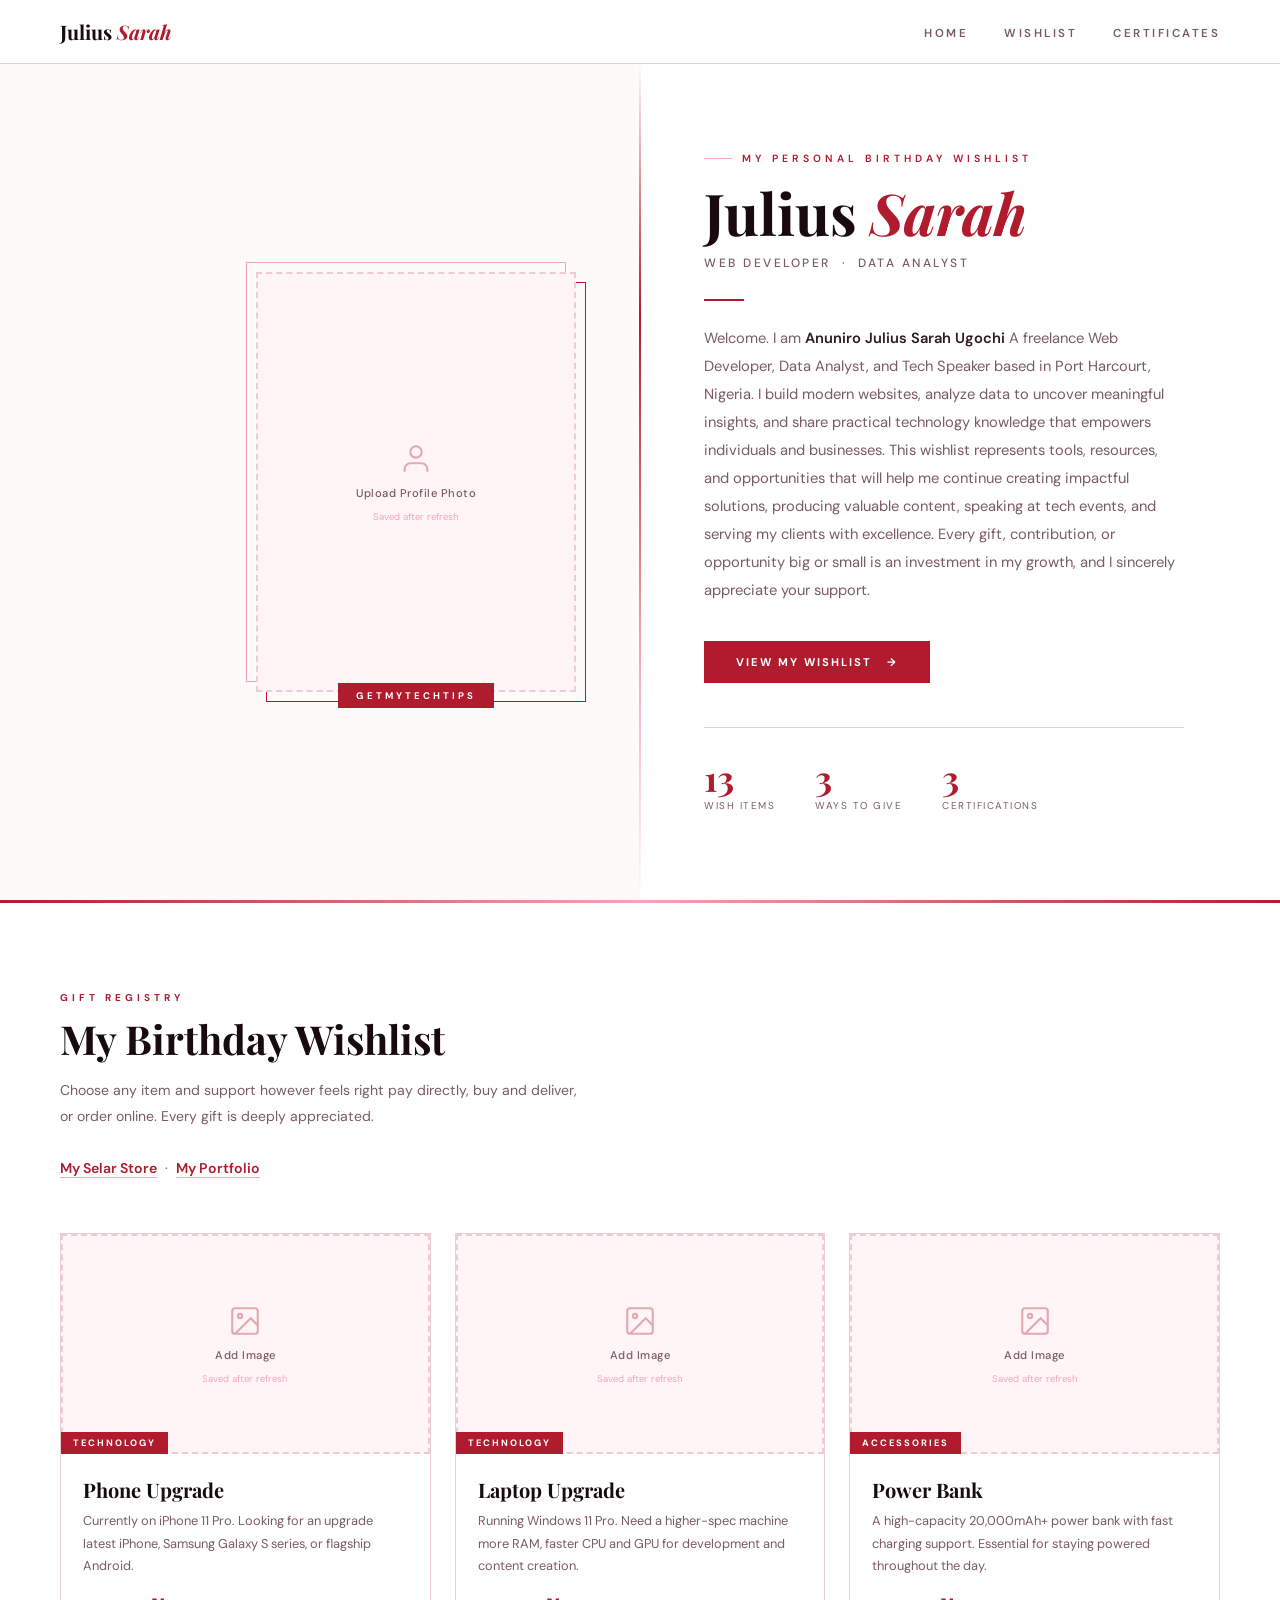
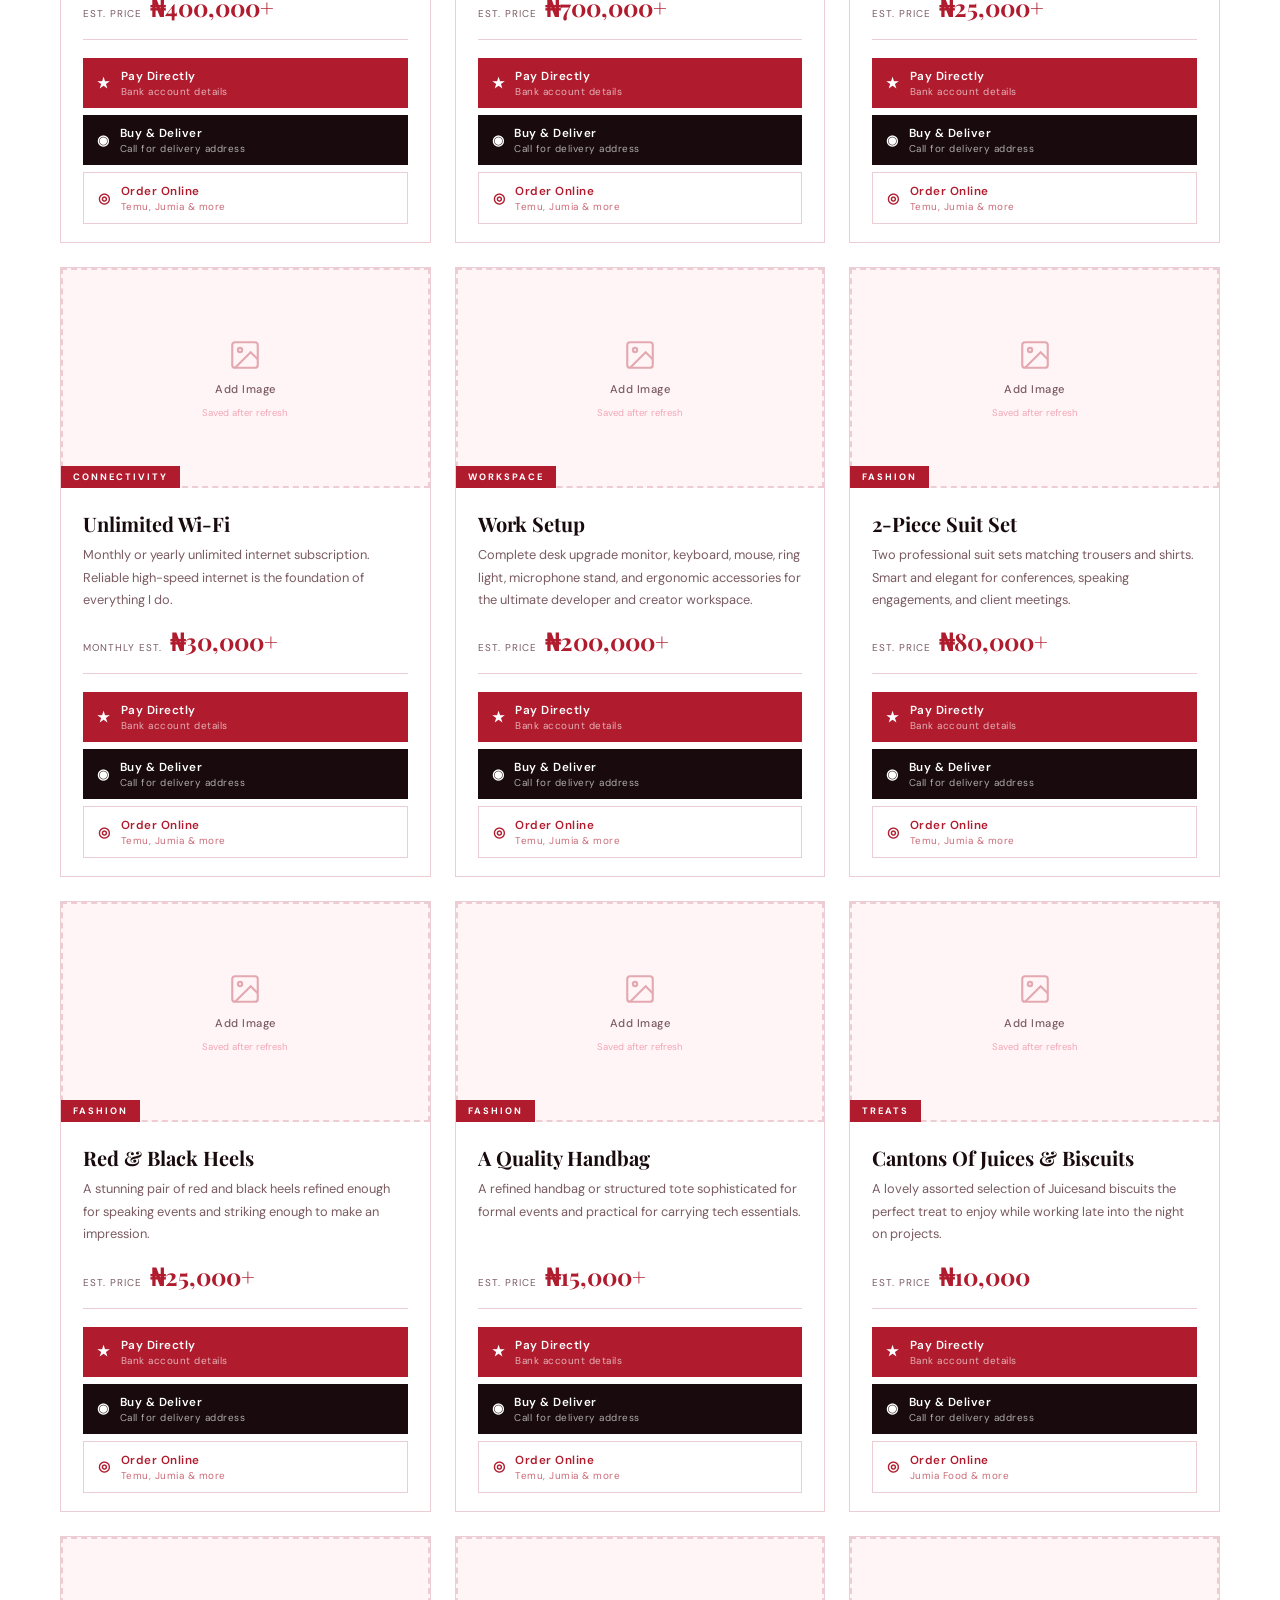
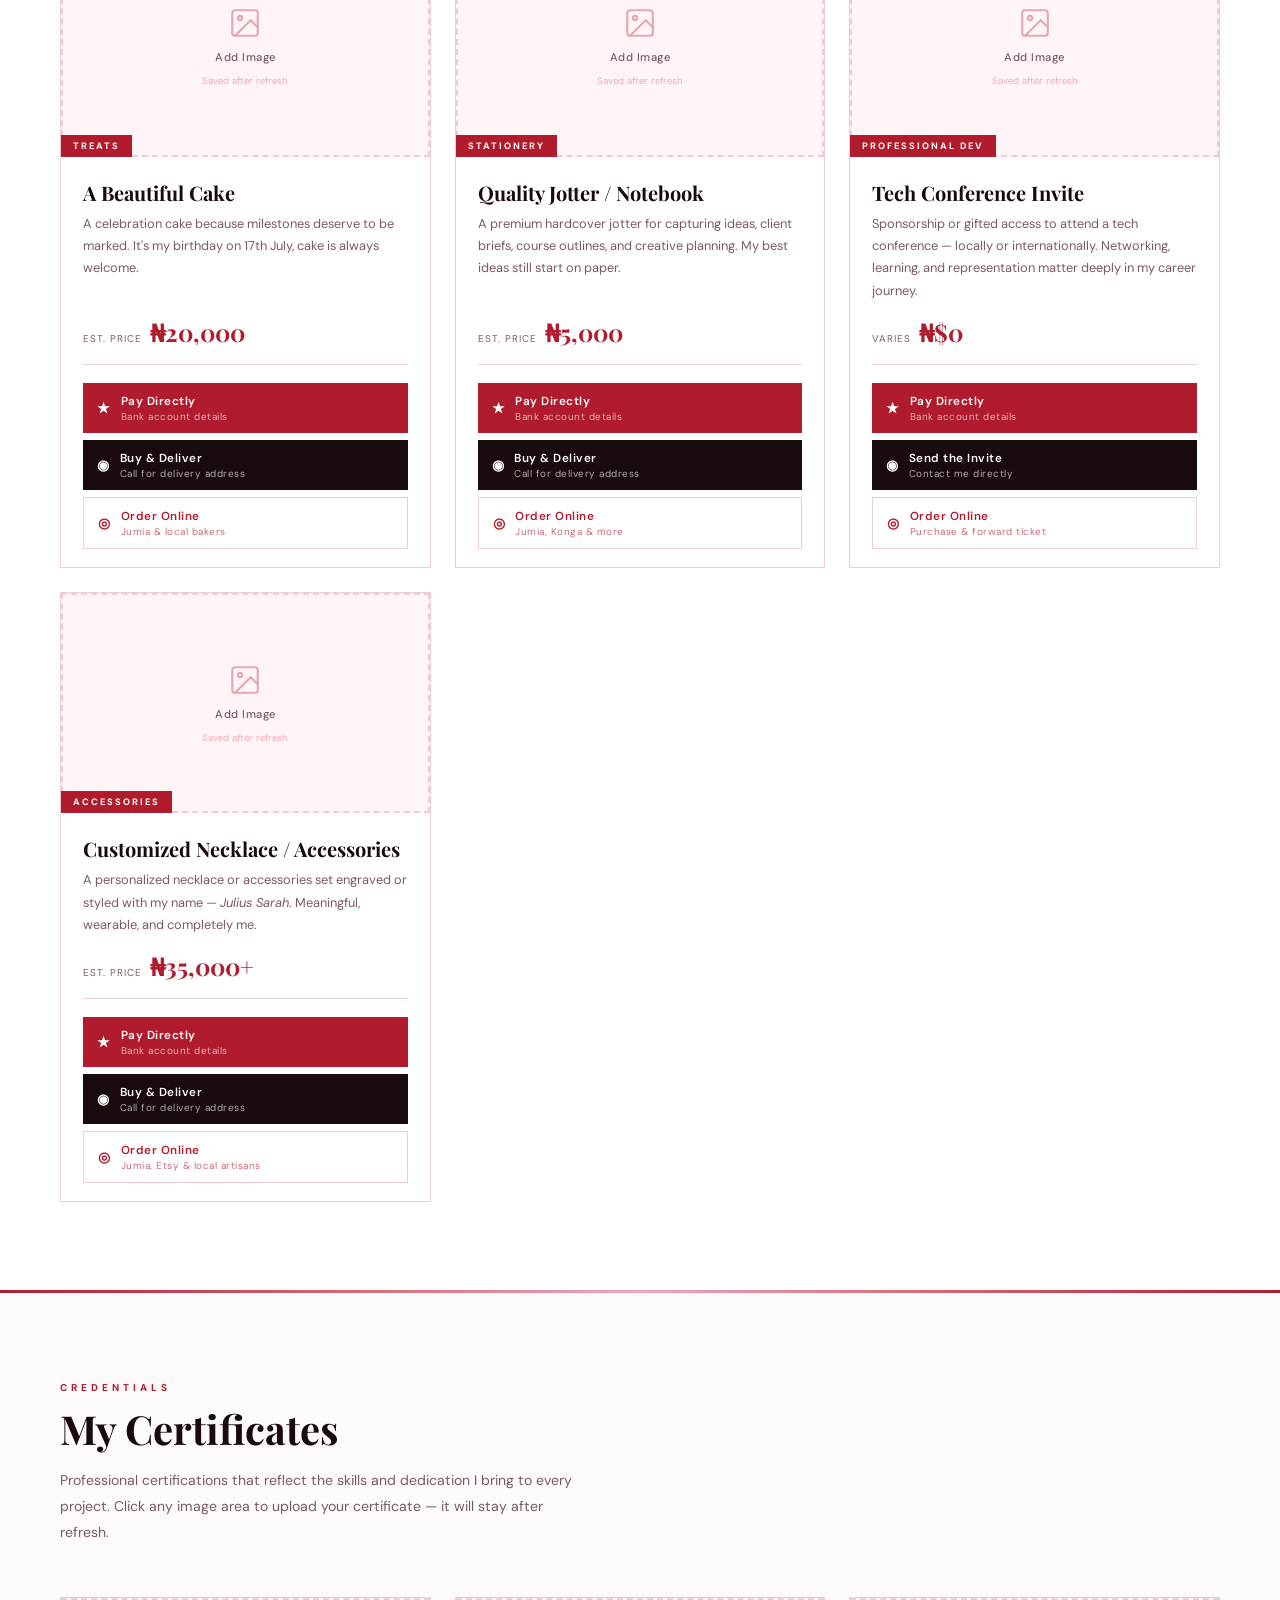
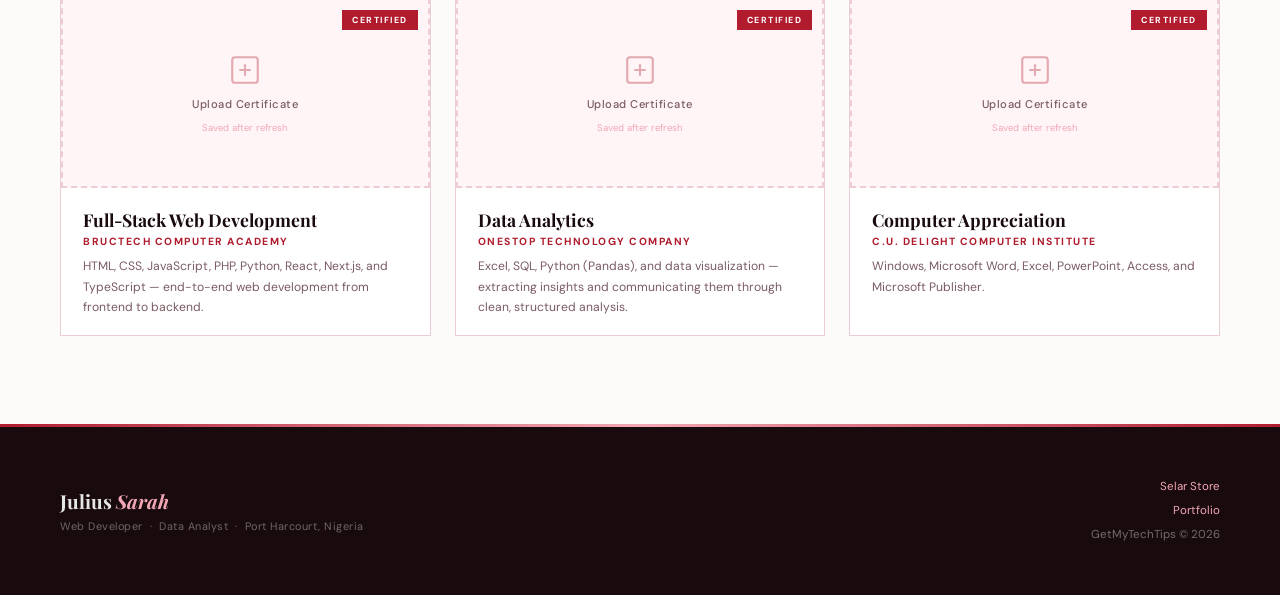
==== index.html @ 7c5985be "Initial upload Commit changes" ====
<!DOCTYPE html>
<html lang="en">
<head>
<meta charset="UTF-8">
<meta name="viewport" content="width=device-width, initial-scale=1.0">
<title>Julius Sarah – Wishlist</title>
<link href="https://fonts.googleapis.com/css2?family=Playfair+Display:ital,wght@0,500;0,700;1,500&family=DM+Sans:wght@300;400;500;600&display=swap" rel="stylesheet">
<style>
:root {
  --red: #B01C2E;
  --red-dark: #8A1522;
  --pink: #F2A7B5;
  --pink-light: #FDE8ED;
  --pink-pale: #FFF5F7;
  --white: #FFFFFF;
  --off: #FDFAFA;
  --black: #180A0D;
  --ink: #2E1A1F;
  --gray: #7A5B62;
  --border: #EDCDD4;
  --shadow: rgba(176,28,46,0.08);
}
* { margin: 0; padding: 0; box-sizing: border-box; }
html { scroll-behavior: smooth; }
body { font-family: 'DM Sans', sans-serif; background: var(--white); color: var(--ink); overflow-x: hidden; -webkit-font-smoothing: antialiased; }

nav {
  position: fixed; top: 0; left: 0; right: 0; z-index: 300;
  background: rgba(255,255,255,0.96); backdrop-filter: blur(12px);
  border-bottom: 1px solid var(--border);
  display: flex; align-items: center; justify-content: space-between;
  padding: 0 60px; height: 64px;
}
.nav-logo { font-family: 'Playfair Display', serif; font-size: 1.25rem; font-weight: 700; color: var(--black); }
.nav-logo em { color: var(--red); font-style: italic; }
.nav-links { display: flex; gap: 36px; list-style: none; }
.nav-links a { text-decoration: none; font-size: 0.72rem; font-weight: 600; color: var(--gray); letter-spacing: 2.5px; text-transform: uppercase; transition: color 0.2s; }
.nav-links a:hover { color: var(--red); }

.hero { min-height: 100vh; padding-top: 64px; display: grid; grid-template-columns: 1fr 1fr; }
.hero-left { background: var(--off); display: flex; align-items: center; justify-content: flex-end; padding: 80px 64px 80px 80px; position: relative; }
.hero-left::after { content: ''; position: absolute; right: -1px; top: 0; bottom: 0; width: 2px; background: linear-gradient(180deg, transparent, var(--red) 30%, var(--pink) 70%, transparent); }
.hero-right { background: var(--white); display: flex; align-items: center; padding: 80px 80px 80px 64px; }

.hero-photo-wrap { position: relative; }
.photo-ring { width: 320px; height: 420px; position: relative; }
.photo-ring::before { content: ''; position: absolute; top: -10px; left: -10px; right: 10px; bottom: 10px; border: 1.5px solid var(--pink); z-index: 0; }
.photo-ring::after { content: ''; position: absolute; top: 10px; left: 10px; right: -10px; bottom: -10px; border: 1.5px solid var(--red); z-index: 0; }
.photo-inner { position: relative; z-index: 1; width: 320px; height: 420px; overflow: hidden; background: var(--pink-light); }

.photo-badge { position: absolute; bottom: -16px; left: 50%; transform: translateX(-50%); background: var(--red); color: var(--white); font-size: 0.6rem; font-weight: 700; padding: 6px 18px; letter-spacing: 3px; text-transform: uppercase; white-space: nowrap; z-index: 2; }

.hero-text { max-width: 480px; }
.eyebrow { font-size: 0.65rem; font-weight: 600; letter-spacing: 4px; text-transform: uppercase; color: var(--red); margin-bottom: 16px; display: flex; align-items: center; gap: 10px; }
.eyebrow::before { content: ''; width: 28px; height: 1px; background: var(--pink); }
.hero-name { font-family: 'Playfair Display', serif; font-size: 3.6rem; font-weight: 700; line-height: 1.08; color: var(--black); margin-bottom: 12px; }
.hero-name em { color: var(--red); font-style: italic; }
.hero-role { font-size: 0.75rem; font-weight: 500; color: var(--gray); letter-spacing: 2.5px; text-transform: uppercase; margin-bottom: 28px; }
.hero-divider { width: 40px; height: 2px; background: var(--red); margin-bottom: 24px; }
.hero-desc { font-size: 0.92rem; line-height: 1.9; color: var(--gray); margin-bottom: 36px; }
.hero-desc strong { color: var(--ink); font-weight: 600; }
.hero-cta { display: inline-flex; align-items: center; gap: 12px; background: var(--red); color: var(--white); font-size: 0.7rem; font-weight: 700; padding: 14px 32px; text-decoration: none; letter-spacing: 2px; text-transform: uppercase; transition: all 0.25s; font-family: 'DM Sans', sans-serif; }
.hero-cta:hover { background: var(--red-dark); }
.hero-stats { display: flex; gap: 40px; margin-top: 44px; padding-top: 32px; border-top: 1px solid var(--border); }
.stat-num { font-family: 'Playfair Display', serif; font-size: 2.2rem; font-weight: 700; color: var(--red); line-height: 1; }
.stat-label { font-size: 0.62rem; color: var(--gray); text-transform: uppercase; letter-spacing: 1.5px; margin-top: 4px; }

.stripe { height: 3px; background: linear-gradient(90deg, var(--red) 0%, var(--pink) 50%, var(--red) 100%); }

.section { padding: 88px 60px; }
.section.alt { background: var(--off); }
.section-inner { max-width: 1200px; margin: 0 auto; }
.section-tag { font-size: 0.62rem; font-weight: 700; letter-spacing: 4px; text-transform: uppercase; color: var(--red); margin-bottom: 8px; }
.section-title { font-family: 'Playfair Display', serif; font-size: 2.5rem; font-weight: 700; color: var(--black); margin-bottom: 12px; }
.section-sub { font-size: 0.88rem; color: var(--gray); line-height: 1.85; max-width: 520px; margin-bottom: 52px; }
.section-sub a { color: var(--red); text-decoration: none; font-weight: 600; border-bottom: 1px solid var(--pink); transition: border-color 0.2s; }
.section-sub a:hover { border-color: var(--red); }

/* UPLOAD ZONE */
.upload-zone {
  width: 100%; height: 100%;
  display: flex; flex-direction: column; align-items: center; justify-content: center;
  gap: 10px; cursor: pointer; border: 2px dashed var(--border);
  background: var(--pink-pale); transition: background 0.2s, border-color 0.2s;
  position: relative;
}
.upload-zone:hover { background: var(--pink-light); border-color: var(--pink); }
.upload-zone svg { width: 34px; height: 34px; opacity: 0.35; color: var(--red); flex-shrink: 0; }
.upload-zone span { font-size: 0.7rem; color: var(--gray); letter-spacing: 0.5px; font-weight: 500; }
.upload-zone small { font-size: 0.6rem; color: var(--pink); }
.upload-zone input[type="file"] { display: none; }

/* Persistent notice banner */
.persist-notice {
  background: var(--pink-pale); border: 1px solid var(--border); border-left: 3px solid var(--red);
  padding: 12px 18px; margin-bottom: 36px; font-size: 0.78rem; color: var(--gray); line-height: 1.6;
  display: flex; align-items: flex-start; gap: 12px;
}
.persist-notice strong { color: var(--ink); }
.persist-notice .notice-icon { font-size: 1rem; flex-shrink: 0; margin-top: 1px; }

/* Image wrapper */
.img-frame {
  width: 100%; height: 220px; overflow: hidden;
  position: relative; cursor: pointer;
}
.img-frame img {
  width: 100%; height: 100%; object-fit: cover; display: block;
  transition: transform 0.4s;
}
.img-frame:hover img { transform: scale(1.05); }
.img-frame .change-btn {
  position: absolute; bottom: 8px; right: 8px;
  background: rgba(26,10,13,0.75); color: var(--white);
  border: none; font-size: 0.58rem; padding: 5px 10px; cursor: pointer;
  letter-spacing: 1px; text-transform: uppercase; font-family: 'DM Sans', sans-serif;
  display: none;
}
.img-frame:hover .change-btn { display: block; }
.card-category { position: absolute; bottom: 0; left: 0; background: var(--red); color: var(--white); font-size: 0.58rem; font-weight: 700; letter-spacing: 2px; text-transform: uppercase; padding: 5px 12px; }

/* CARD */
.wish-grid { display: grid; grid-template-columns: repeat(auto-fill, minmax(320px, 1fr)); gap: 24px; }
.wish-card { background: var(--white); border: 1px solid var(--border); overflow: hidden; transition: transform 0.3s, box-shadow 0.3s; position: relative; display: flex; flex-direction: column; }
.wish-card:hover { transform: translateY(-5px); box-shadow: 0 20px 48px var(--shadow); }
.wish-card:hover .card-topline { transform: scaleX(1); }
.card-topline { position: absolute; top: 0; left: 0; right: 0; height: 2px; background: linear-gradient(90deg, var(--red), var(--pink)); transform: scaleX(0); transform-origin: left; transition: transform 0.3s; }
.card-body { padding: 22px 22px 18px; flex: 1; display: flex; flex-direction: column; }
.card-title { font-family: 'Playfair Display', serif; font-size: 1.25rem; font-weight: 700; color: var(--black); margin-bottom: 7px; }
.card-desc { font-size: 0.8rem; color: var(--gray); line-height: 1.75; margin-bottom: 14px; flex: 1; }
.card-price { display: flex; align-items: baseline; gap: 8px; margin-bottom: 18px; padding-bottom: 16px; border-bottom: 1px solid var(--border); }
.price-label { font-size: 0.62rem; color: var(--gray); text-transform: uppercase; letter-spacing: 1px; }
.price-amount { font-family: 'Playfair Display', serif; font-size: 1.5rem; font-weight: 700; color: var(--red); }
.card-actions { display: flex; flex-direction: column; gap: 7px; }
.btn-support { display: flex; align-items: center; gap: 10px; padding: 10px 14px; border: none; cursor: pointer; font-family: 'DM Sans', sans-serif; font-size: 0.73rem; font-weight: 600; letter-spacing: 0.5px; transition: all 0.2s; width: 100%; text-align: left; }
.btn-pay { background: var(--red); color: var(--white); }
.btn-pay:hover { background: var(--red-dark); }
.btn-deliver { background: var(--black); color: var(--white); }
.btn-deliver:hover { background: #30181d; }
.btn-online { background: var(--white); color: var(--red); border: 1.5px solid var(--border); }
.btn-online:hover { background: var(--pink-pale); border-color: var(--red); }
.btn-icon { font-size: 0.85rem; flex-shrink: 0; }
.btn-label { display: flex; flex-direction: column; }
.btn-label small { font-size: 0.62rem; opacity: 0.65; font-weight: 400; margin-top: 1px; }

/* CERTS */
.certs-grid { display: grid; grid-template-columns: repeat(auto-fill, minmax(280px, 1fr)); gap: 24px; }
.cert-card { background: var(--white); border: 1px solid var(--border); overflow: hidden; transition: box-shadow 0.25s; position: relative; }
.cert-card:hover { box-shadow: 0 12px 32px var(--shadow); }
.cert-img-frame { width: 100%; height: 190px; overflow: hidden; cursor: pointer; position: relative; }
.cert-img-frame img { width: 100%; height: 100%; object-fit: cover; display: block; }
.cert-img-frame .change-btn { position: absolute; bottom: 8px; right: 8px; background: rgba(26,10,13,0.75); color: var(--white); border: none; font-size: 0.58rem; padding: 5px 10px; cursor: pointer; letter-spacing: 1px; text-transform: uppercase; font-family: 'DM Sans', sans-serif; display: none; }
.cert-img-frame:hover .change-btn { display: block; }
.cert-body { padding: 20px 22px 18px; }
.cert-name { font-family: 'Playfair Display', serif; font-size: 1.1rem; font-weight: 700; color: var(--black); margin-bottom: 4px; }
.cert-issuer { font-size: 0.65rem; color: var(--red); font-weight: 700; text-transform: uppercase; letter-spacing: 1.5px; margin-bottom: 8px; }
.cert-desc { font-size: 0.76rem; color: var(--gray); line-height: 1.65; }
.cert-ribbon { position: absolute; top: 12px; right: 12px; background: var(--red); color: var(--white); font-size: 0.55rem; font-weight: 700; letter-spacing: 1.5px; text-transform: uppercase; padding: 4px 10px; }

/* MODAL */
.modal-overlay { display: none; position: fixed; inset: 0; background: rgba(26,10,13,0.72); z-index: 1000; align-items: center; justify-content: center; backdrop-filter: blur(10px); }
.modal-overlay.open { display: flex; }
.modal { background: var(--white); max-width: 460px; width: 92%; border-top: 3px solid var(--red); position: relative; animation: slideUp 0.28s ease; max-height: 90vh; overflow-y: auto; padding: 44px; }
@keyframes slideUp { from { opacity: 0; transform: translateY(28px); } to { opacity: 1; transform: translateY(0); } }
.modal-close { position: absolute; top: 16px; right: 18px; background: none; border: none; cursor: pointer; font-size: 1.1rem; color: var(--gray); }
.modal-close:hover { color: var(--red); }
.modal-eyebrow { font-size: 0.6rem; letter-spacing: 3px; text-transform: uppercase; color: var(--red); font-weight: 700; margin-bottom: 6px; }
.modal-title { font-family: 'Playfair Display', serif; font-size: 1.55rem; font-weight: 700; color: var(--black); margin-bottom: 26px; line-height: 1.3; }
.modal-row { display: flex; justify-content: space-between; align-items: flex-start; gap: 16px; padding: 11px 0; border-bottom: 1px solid var(--border); }
.modal-row:last-of-type { border-bottom: none; }
.modal-lbl { font-size: 0.65rem; font-weight: 700; color: var(--gray); text-transform: uppercase; letter-spacing: 1px; flex-shrink: 0; padding-top: 2px; }
.modal-val { font-weight: 600; color: var(--ink); font-size: 0.88rem; text-align: right; }
.modal-val.hl { color: var(--red); font-family: 'Playfair Display', serif; font-size: 1.15rem; }
.modal-note { margin-top: 18px; background: var(--pink-pale); border-left: 3px solid var(--pink); padding: 14px 16px; font-size: 0.78rem; color: var(--gray); line-height: 1.75; }
.modal-note strong { color: var(--ink); }

footer { background: var(--black); color: rgba(255,255,255,0.9); padding: 48px 60px; display: flex; align-items: center; justify-content: space-between; }
.footer-brand { font-family: 'Playfair Display', serif; font-size: 1.2rem; font-weight: 700; }
.footer-brand em { color: var(--pink); font-style: italic; }
.footer-sub { font-size: 0.68rem; color: rgba(255,255,255,0.38); margin-top: 5px; letter-spacing: 0.5px; }
.footer-right { text-align: right; font-size: 0.72rem; color: rgba(255,255,255,0.4); line-height: 2.1; }
.footer-right a { color: var(--pink); text-decoration: none; }
.footer-right a:hover { color: var(--white); }

@media (max-width: 860px) {
  nav { padding: 0 24px; }
  .nav-links { display: none; }
  .hero { grid-template-columns: 1fr; }
  .hero-left { justify-content: center; padding: 64px 24px 80px; }
  .hero-left::after { display: none; }
  .hero-right { padding: 80px 24px 64px; }
  .hero-name { font-size: 2.6rem; }
  .photo-ring, .photo-inner { width: 260px; height: 340px; }
  .section { padding: 64px 24px; }
  .wish-grid, .certs-grid { grid-template-columns: 1fr; }
  footer { flex-direction: column; gap: 20px; text-align: center; padding: 36px 24px; }
  .footer-right { text-align: center; }
}
</style>
</head>
<body>

<nav>
  <div class="nav-logo">Julius <em>Sarah</em></div>
  <ul class="nav-links">
    <li><a href="#hero">Home</a></li>
    <li><a href="#wishlist">Wishlist</a></li>
    <li><a href="#certs">Certificates</a></li>
  </ul>
</nav>

<section class="hero" id="hero">
  <div class="hero-left">
    <div class="hero-photo-wrap">
      <div class="photo-ring">
        <div class="photo-inner">
          <div class="upload-zone" id="heroZone" onclick="document.getElementById('heroInput').click()">
            <svg viewBox="0 0 24 24" fill="none" stroke="currentColor" stroke-width="1.5"><path d="M20 21v-2a4 4 0 0 0-4-4H8a4 4 0 0 0-4 4v2"/><circle cx="12" cy="7" r="4"/></svg>
            <span>Upload Profile Photo</span>
            <small>Saved after refresh</small>
            <input type="file" id="heroInput" accept="image/*" onchange="saveImg(event,'hero-photo','heroZone','heroImg')">
          </div>
          <img id="heroImg" src="" alt="Julius Sarah" style="display:none; width:100%; height:100%; object-fit:cover; cursor:pointer;" onclick="document.getElementById('heroInput').click()">
        </div>
      </div>
      <div class="photo-badge">GetMyTechTips</div>
    </div>
  </div>

  <div class="hero-right">
    <div class="hero-text">
      <div class="eyebrow">My Personal Birthday Wishlist</div>
      <h1 class="hero-name">Julius <em>Sarah</em></h1>
      <p class="hero-role">Web Developer &nbsp;&middot;&nbsp; Data Analyst</p>
      <div class="hero-divider"></div>
      <p class="hero-desc">Welcome. I am <strong>Anuniro Julius Sarah Ugochi</strong> A freelance Web Developer, Data Analyst, and Tech Speaker based in Port Harcourt, Nigeria. I build modern websites, analyze data to uncover meaningful insights, and share practical technology knowledge that empowers individuals and businesses. This wishlist represents tools, resources, and opportunities that will help me continue creating impactful solutions, producing valuable content, speaking at tech events, and serving my clients with excellence. Every gift, contribution, or opportunity big or small is an investment in my growth, and I sincerely appreciate your support. </p>
      <a href="#wishlist" class="hero-cta">View My Wishlist &nbsp; &#8594;</a>
      <div class="hero-stats">
        <div><div class="stat-num">13</div><div class="stat-label">Wish Items</div></div>
        <div><div class="stat-num">3</div><div class="stat-label">Ways to Give</div></div>
        <div><div class="stat-num">3</div><div class="stat-label">Certifications</div></div>
      </div>
    </div>
  </div>
</section>

<div class="stripe"></div>

<section id="wishlist" class="section">
  <div class="section-inner">
    <div class="section-tag">Gift Registry</div>
    <h2 class="section-title">My Birthday Wishlist</h2>

    

    <p class="section-sub">
      Choose any item and support however feels right pay directly, buy and deliver, or order online. Every gift is deeply appreciated.<br><br>
      <a href="https://selar.com/1jl79f5671" target="_blank">My Selar Store</a> &nbsp;&middot;&nbsp;
      <a href="https://juliussarahportfolio.infinityfreeapp.com" target="_blank">My Portfolio</a>
    </p>

    <div class="wish-grid">

      <!-- 1. PHONE -->
      <div class="wish-card">
        <div class="card-topline"></div>
        <div class="img-frame" onclick="triggerUpload('card-0')">
          <div class="upload-zone" id="zone-card-0"><svg viewBox="0 0 24 24" fill="none" stroke="currentColor" stroke-width="1.5"><rect x="3" y="3" width="18" height="18" rx="2"/><circle cx="8.5" cy="8.5" r="1.5"/><polyline points="21 15 16 10 5 21"/></svg><span>Add Image</span><small>Saved after refresh</small><input type="file" accept="image/*" onchange="saveImg(event,'card-0','zone-card-0','img-card-0')"></div>
          <img id="img-card-0" src="" alt="" style="display:none;">
          <button class="change-btn" onclick="event.stopPropagation();triggerUpload('card-0')">Change</button>
          <span class="card-category">Technology</span>
        </div>
        <div class="card-body">
          <div class="card-title">Phone Upgrade</div>
          <p class="card-desc">Currently on iPhone 11 Pro. Looking for an upgrade latest iPhone, Samsung Galaxy S series, or flagship Android.</p>
          <div class="card-price"><span class="price-label">Est. Price</span><span class="price-amount">&#8358;400,000+</span></div>
          <div class="card-actions">
            <button class="btn-support btn-pay" onclick="openModal('pay','Phone Upgrade','&#8358;400,000+')"><span class="btn-icon">&#9733;</span><div class="btn-label"><span>Pay Directly</span><small>Bank account details</small></div></button>
            <button class="btn-support btn-deliver" onclick="openModal('deliver','Phone Upgrade')"><span class="btn-icon">&#9673;</span><div class="btn-label"><span>Buy &amp; Deliver</span><small>Call for delivery address</small></div></button>
            <button class="btn-support btn-online" onclick="openModal('online','Phone Upgrade')"><span class="btn-icon">&#9678;</span><div class="btn-label"><span>Order Online</span><small>Temu, Jumia &amp; more</small></div></button>
          </div>
        </div>
      </div>

      <!-- 2. LAPTOP -->
      <div class="wish-card">
        <div class="card-topline"></div>
        <div class="img-frame" onclick="triggerUpload('card-1')">
          <div class="upload-zone" id="zone-card-1"><svg viewBox="0 0 24 24" fill="none" stroke="currentColor" stroke-width="1.5"><rect x="3" y="3" width="18" height="18" rx="2"/><circle cx="8.5" cy="8.5" r="1.5"/><polyline points="21 15 16 10 5 21"/></svg><span>Add Image</span><small>Saved after refresh</small><input type="file" accept="image/*" onchange="saveImg(event,'card-1','zone-card-1','img-card-1')"></div>
          <img id="img-card-1" src="" alt="" style="display:none;">
          <button class="change-btn" onclick="event.stopPropagation();triggerUpload('card-1')">Change</button>
          <span class="card-category">Technology</span>
        </div>
        <div class="card-body">
          <div class="card-title">Laptop Upgrade</div>
          <p class="card-desc">Running Windows 11 Pro. Need a higher-spec machine  more RAM, faster CPU and GPU for development and content creation.</p>
          <div class="card-price"><span class="price-label">Est. Price</span><span class="price-amount">&#8358;700,000+</span></div>
          <div class="card-actions">
            <button class="btn-support btn-pay" onclick="openModal('pay','Laptop Upgrade','&#8358;700,000+')"><span class="btn-icon">&#9733;</span><div class="btn-label"><span>Pay Directly</span><small>Bank account details</small></div></button>
            <button class="btn-support btn-deliver" onclick="openModal('deliver','Laptop Upgrade')"><span class="btn-icon">&#9673;</span><div class="btn-label"><span>Buy &amp; Deliver</span><small>Call for delivery address</small></div></button>
            <button class="btn-support btn-online" onclick="openModal('online','Laptop Upgrade')"><span class="btn-icon">&#9678;</span><div class="btn-label"><span>Order Online</span><small>Temu, Jumia &amp; more</small></div></button>
          </div>
        </div>
      </div>

      <!-- 3. POWER BANK -->
      <div class="wish-card">
        <div class="card-topline"></div>
        <div class="img-frame" onclick="triggerUpload('card-2')">
          <div class="upload-zone" id="zone-card-2"><svg viewBox="0 0 24 24" fill="none" stroke="currentColor" stroke-width="1.5"><rect x="3" y="3" width="18" height="18" rx="2"/><circle cx="8.5" cy="8.5" r="1.5"/><polyline points="21 15 16 10 5 21"/></svg><span>Add Image</span><small>Saved after refresh</small><input type="file" accept="image/*" onchange="saveImg(event,'card-2','zone-card-2','img-card-2')"></div>
          <img id="img-card-2" src="" alt="" style="display:none;">
          <button class="change-btn" onclick="event.stopPropagation();triggerUpload('card-2')">Change</button>
          <span class="card-category">Accessories</span>
        </div>
        <div class="card-body">
          <div class="card-title">Power Bank</div>
          <p class="card-desc">A high-capacity 20,000mAh+ power bank with fast charging support. Essential for staying powered throughout the day.</p>
          <div class="card-price"><span class="price-label">Est. Price</span><span class="price-amount">&#8358;25,000+</span></div>
          <div class="card-actions">
            <button class="btn-support btn-pay" onclick="openModal('pay','Power Bank','&#8358;25,000+')"><span class="btn-icon">&#9733;</span><div class="btn-label"><span>Pay Directly</span><small>Bank account details</small></div></button>
            <button class="btn-support btn-deliver" onclick="openModal('deliver','Power Bank')"><span class="btn-icon">&#9673;</span><div class="btn-label"><span>Buy &amp; Deliver</span><small>Call for delivery address</small></div></button>
            <button class="btn-support btn-online" onclick="openModal('online','Power Bank')"><span class="btn-icon">&#9678;</span><div class="btn-label"><span>Order Online</span><small>Temu, Jumia &amp; more</small></div></button>
          </div>
        </div>
      </div>

      <!-- 4. WIFI -->
      <div class="wish-card">
        <div class="card-topline"></div>
        <div class="img-frame" onclick="triggerUpload('card-3')">
          <div class="upload-zone" id="zone-card-3"><svg viewBox="0 0 24 24" fill="none" stroke="currentColor" stroke-width="1.5"><rect x="3" y="3" width="18" height="18" rx="2"/><circle cx="8.5" cy="8.5" r="1.5"/><polyline points="21 15 16 10 5 21"/></svg><span>Add Image</span><small>Saved after refresh</small><input type="file" accept="image/*" onchange="saveImg(event,'card-3','zone-card-3','img-card-3')"></div>
          <img id="img-card-3" src="" alt="" style="display:none;">
          <button class="change-btn" onclick="event.stopPropagation();triggerUpload('card-3')">Change</button>
          <span class="card-category">Connectivity</span>
        </div>
        <div class="card-body">
          <div class="card-title">Unlimited Wi-Fi</div>
          <p class="card-desc">Monthly or yearly unlimited internet subscription. Reliable high-speed internet is the foundation of everything I do.</p>
          <div class="card-price"><span class="price-label">Monthly Est.</span><span class="price-amount">&#8358;30,000+</span></div>
          <div class="card-actions">
            <button class="btn-support btn-pay" onclick="openModal('pay','Unlimited Wi-Fi','&#8358;30,000/month')"><span class="btn-icon">&#9733;</span><div class="btn-label"><span>Pay Directly</span><small>Bank account details</small></div></button>
            <button class="btn-support btn-deliver" onclick="openModal('deliver','Unlimited Wi-Fi')"><span class="btn-icon">&#9673;</span><div class="btn-label"><span>Buy &amp; Deliver</span><small>Call for delivery address</small></div></button>
            <button class="btn-support btn-online" onclick="openModal('online','Unlimited Wi-Fi')"><span class="btn-icon">&#9678;</span><div class="btn-label"><span>Order Online</span><small>Temu, Jumia &amp; more</small></div></button>
          </div>
        </div>
      </div>

      <!-- 5. WORK SETUP -->
      <div class="wish-card">
        <div class="card-topline"></div>
        <div class="img-frame" onclick="triggerUpload('card-4')">
          <div class="upload-zone" id="zone-card-4"><svg viewBox="0 0 24 24" fill="none" stroke="currentColor" stroke-width="1.5"><rect x="3" y="3" width="18" height="18" rx="2"/><circle cx="8.5" cy="8.5" r="1.5"/><polyline points="21 15 16 10 5 21"/></svg><span>Add Image</span><small>Saved after refresh</small><input type="file" accept="image/*" onchange="saveImg(event,'card-4','zone-card-4','img-card-4')"></div>
          <img id="img-card-4" src="" alt="" style="display:none;">
          <button class="change-btn" onclick="event.stopPropagation();triggerUpload('card-4')">Change</button>
          <span class="card-category">Workspace</span>
        </div>
        <div class="card-body">
          <div class="card-title">Work Setup</div>
          <p class="card-desc">Complete desk upgrade  monitor, keyboard, mouse, ring light, microphone stand, and ergonomic accessories for the ultimate developer and creator workspace.</p>
          <div class="card-price"><span class="price-label">Est. Price</span><span class="price-amount">&#8358;200,000+</span></div>
          <div class="card-actions">
            <button class="btn-support btn-pay" onclick="openModal('pay','Work Setup','&#8358;200,000+')"><span class="btn-icon">&#9733;</span><div class="btn-label"><span>Pay Directly</span><small>Bank account details</small></div></button>
            <button class="btn-support btn-deliver" onclick="openModal('deliver','Work Setup')"><span class="btn-icon">&#9673;</span><div class="btn-label"><span>Buy &amp; Deliver</span><small>Call for delivery address</small></div></button>
            <button class="btn-support btn-online" onclick="openModal('online','Work Setup')"><span class="btn-icon">&#9678;</span><div class="btn-label"><span>Order Online</span><small>Temu, Jumia &amp; more</small></div></button>
          </div>
        </div>
      </div>

      <!-- 6. SUIT -->
      <div class="wish-card">
        <div class="card-topline"></div>
        <div class="img-frame" onclick="triggerUpload('card-5')">
          <div class="upload-zone" id="zone-card-5"><svg viewBox="0 0 24 24" fill="none" stroke="currentColor" stroke-width="1.5"><rect x="3" y="3" width="18" height="18" rx="2"/><circle cx="8.5" cy="8.5" r="1.5"/><polyline points="21 15 16 10 5 21"/></svg><span>Add Image</span><small>Saved after refresh</small><input type="file" accept="image/*" onchange="saveImg(event,'card-5','zone-card-5','img-card-5')"></div>
          <img id="img-card-5" src="" alt="" style="display:none;">
          <button class="change-btn" onclick="event.stopPropagation();triggerUpload('card-5')">Change</button>
          <span class="card-category">Fashion</span>
        </div>
        <div class="card-body">
          <div class="card-title">2-Piece Suit Set</div>
          <p class="card-desc">Two professional suit sets matching trousers and shirts. Smart and elegant for conferences, speaking engagements, and client meetings.</p>
          <div class="card-price"><span class="price-label">Est. Price</span><span class="price-amount">&#8358;80,000+</span></div>
          <div class="card-actions">
            <button class="btn-support btn-pay" onclick="openModal('pay','2-Piece Suit Set','&#8358;80,000+')"><span class="btn-icon">&#9733;</span><div class="btn-label"><span>Pay Directly</span><small>Bank account details</small></div></button>
            <button class="btn-support btn-deliver" onclick="openModal('deliver','2-Piece Suit Set')"><span class="btn-icon">&#9673;</span><div class="btn-label"><span>Buy &amp; Deliver</span><small>Call for delivery address</small></div></button>
            <button class="btn-support btn-online" onclick="openModal('online','2-Piece Suit Set')"><span class="btn-icon">&#9678;</span><div class="btn-label"><span>Order Online</span><small>Temu, Jumia &amp; more</small></div></button>
          </div>
        </div>
      </div>

      <!-- 7. HEELS -->
      <div class="wish-card">
        <div class="card-topline"></div>
        <div class="img-frame" onclick="triggerUpload('card-6')">
          <div class="upload-zone" id="zone-card-6"><svg viewBox="0 0 24 24" fill="none" stroke="currentColor" stroke-width="1.5"><rect x="3" y="3" width="18" height="18" rx="2"/><circle cx="8.5" cy="8.5" r="1.5"/><polyline points="21 15 16 10 5 21"/></svg><span>Add Image</span><small>Saved after refresh</small><input type="file" accept="image/*" onchange="saveImg(event,'card-6','zone-card-6','img-card-6')"></div>
          <img id="img-card-6" src="" alt="" style="display:none;">
          <button class="change-btn" onclick="event.stopPropagation();triggerUpload('card-6')">Change</button>
          <span class="card-category">Fashion</span>
        </div>
        <div class="card-body">
          <div class="card-title">Red &amp; Black Heels</div>
          <p class="card-desc">A stunning pair of red and black heels  refined enough for speaking events and striking enough to make an impression.</p>
          <div class="card-price"><span class="price-label">Est. Price</span><span class="price-amount">&#8358;25,000+</span></div>
          <div class="card-actions">
            <button class="btn-support btn-pay" onclick="openModal('pay','Red & Black Heels','&#8358;25,000+')"><span class="btn-icon">&#9733;</span><div class="btn-label"><span>Pay Directly</span><small>Bank account details</small></div></button>
            <button class="btn-support btn-deliver" onclick="openModal('deliver','Red & Black Heels')"><span class="btn-icon">&#9673;</span><div class="btn-label"><span>Buy &amp; Deliver</span><small>Call for delivery address</small></div></button>
            <button class="btn-support btn-online" onclick="openModal('online','Red & Black Heels')"><span class="btn-icon">&#9678;</span><div class="btn-label"><span>Order Online</span><small>Temu, Jumia &amp; more</small></div></button>
          </div>
        </div>
      </div>

      <!-- 8. HANDBAG -->
      <div class="wish-card">
        <div class="card-topline"></div>
        <div class="img-frame" onclick="triggerUpload('card-7')">
          <div class="upload-zone" id="zone-card-7"><svg viewBox="0 0 24 24" fill="none" stroke="currentColor" stroke-width="1.5"><rect x="3" y="3" width="18" height="18" rx="2"/><circle cx="8.5" cy="8.5" r="1.5"/><polyline points="21 15 16 10 5 21"/></svg><span>Add Image</span><small>Saved after refresh</small><input type="file" accept="image/*" onchange="saveImg(event,'card-7','zone-card-7','img-card-7')"></div>
          <img id="img-card-7" src="" alt="" style="display:none;">
          <button class="change-btn" onclick="event.stopPropagation();triggerUpload('card-7')">Change</button>
          <span class="card-category">Fashion</span>
        </div>
        <div class="card-body">
          <div class="card-title">A Quality Handbag</div>
          <p class="card-desc">A refined handbag or structured tote sophisticated for formal events and practical for carrying tech essentials.</p>
          <div class="card-price"><span class="price-label">Est. Price</span><span class="price-amount">&#8358;15,000+</span></div>
          <div class="card-actions">
            <button class="btn-support btn-pay" onclick="openModal('pay','A Quality Handbag','&#8358;15,000+')"><span class="btn-icon">&#9733;</span><div class="btn-label"><span>Pay Directly</span><small>Bank account details</small></div></button>
            <button class="btn-support btn-deliver" onclick="openModal('deliver','A Quality Handbag')"><span class="btn-icon">&#9673;</span><div class="btn-label"><span>Buy &amp; Deliver</span><small>Call for delivery address</small></div></button>
            <button class="btn-support btn-online" onclick="openModal('online','A Quality Handbag')"><span class="btn-icon">&#9678;</span><div class="btn-label"><span>Order Online</span><small>Temu, Jumia &amp; more</small></div></button>
          </div>
        </div>
      </div>

      <!-- 9. CANTONS & BISCUITS -->
      <div class="wish-card">
        <div class="card-topline"></div>
        <div class="img-frame" onclick="triggerUpload('card-8')">
          <div class="upload-zone" id="zone-card-8"><svg viewBox="0 0 24 24" fill="none" stroke="currentColor" stroke-width="1.5"><rect x="3" y="3" width="18" height="18" rx="2"/><circle cx="8.5" cy="8.5" r="1.5"/><polyline points="21 15 16 10 5 21"/></svg><span>Add Image</span><small>Saved after refresh</small><input type="file" accept="image/*" onchange="saveImg(event,'card-8','zone-card-8','img-card-8')"></div>
          <img id="img-card-8" src="" alt="" style="display:none;">
          <button class="change-btn" onclick="event.stopPropagation();triggerUpload('card-8')">Change</button>
          <span class="card-category">Treats</span>
        </div>
        <div class="card-body">
          <div class="card-title">Cantons Of Juices &amp; Biscuits</div>
          <p class="card-desc">A lovely assorted selection of Juicesand biscuits  the perfect treat to enjoy while working late into the night on projects.</p>
          <div class="card-price"><span class="price-label">Est. Price</span><span class="price-amount">&#8358;10,000</span></div>
          <div class="card-actions">
            <button class="btn-support btn-pay" onclick="openModal('pay','Cantons & Biscuits','&#8358;10,000')"><span class="btn-icon">&#9733;</span><div class="btn-label"><span>Pay Directly</span><small>Bank account details</small></div></button>
            <button class="btn-support btn-deliver" onclick="openModal('deliver','Cantons & Biscuits')"><span class="btn-icon">&#9673;</span><div class="btn-label"><span>Buy &amp; Deliver</span><small>Call for delivery address</small></div></button>
            <button class="btn-support btn-online" onclick="openModal('online','Cantons & Biscuits')"><span class="btn-icon">&#9678;</span><div class="btn-label"><span>Order Online</span><small>Jumia Food &amp; more</small></div></button>
          </div>
        </div>
      </div>

      <!-- 10. CAKE -->
      <div class="wish-card">
        <div class="card-topline"></div>
        <div class="img-frame" onclick="triggerUpload('card-9')">
          <div class="upload-zone" id="zone-card-9"><svg viewBox="0 0 24 24" fill="none" stroke="currentColor" stroke-width="1.5"><rect x="3" y="3" width="18" height="18" rx="2"/><circle cx="8.5" cy="8.5" r="1.5"/><polyline points="21 15 16 10 5 21"/></svg><span>Add Image</span><small>Saved after refresh</small><input type="file" accept="image/*" onchange="saveImg(event,'card-9','zone-card-9','img-card-9')"></div>
          <img id="img-card-9" src="" alt="" style="display:none;">
          <button class="change-btn" onclick="event.stopPropagation();triggerUpload('card-9')">Change</button>
          <span class="card-category">Treats</span>
        </div>
        <div class="card-body">
          <div class="card-title">A Beautiful Cake</div>
          <p class="card-desc">A celebration cake  because milestones deserve to be marked. It's my birthday on 17th July, cake is always welcome.</p>
          <div class="card-price"><span class="price-label">Est. Price</span><span class="price-amount">&#8358;20,000</span></div>
          <div class="card-actions">
            <button class="btn-support btn-pay" onclick="openModal('pay','A Beautiful Cake','&#8358;20,000')"><span class="btn-icon">&#9733;</span><div class="btn-label"><span>Pay Directly</span><small>Bank account details</small></div></button>
            <button class="btn-support btn-deliver" onclick="openModal('deliver','A Beautiful Cake')"><span class="btn-icon">&#9673;</span><div class="btn-label"><span>Buy &amp; Deliver</span><small>Call for delivery address</small></div></button>
            <button class="btn-support btn-online" onclick="openModal('online','A Beautiful Cake')"><span class="btn-icon">&#9678;</span><div class="btn-label"><span>Order Online</span><small>Jumia &amp; local bakers</small></div></button>
          </div>
        </div>
      </div>

      <!-- 11. JOTTER -->
      <div class="wish-card">
        <div class="card-topline"></div>
        <div class="img-frame" onclick="triggerUpload('card-10')">
          <div class="upload-zone" id="zone-card-10"><svg viewBox="0 0 24 24" fill="none" stroke="currentColor" stroke-width="1.5"><rect x="3" y="3" width="18" height="18" rx="2"/><circle cx="8.5" cy="8.5" r="1.5"/><polyline points="21 15 16 10 5 21"/></svg><span>Add Image</span><small>Saved after refresh</small><input type="file" accept="image/*" onchange="saveImg(event,'card-10','zone-card-10','img-card-10')"></div>
          <img id="img-card-10" src="" alt="" style="display:none;">
          <button class="change-btn" onclick="event.stopPropagation();triggerUpload('card-10')">Change</button>
          <span class="card-category">Stationery</span>
        </div>
        <div class="card-body">
          <div class="card-title">Quality Jotter / Notebook</div>
          <p class="card-desc">A premium hardcover jotter for capturing ideas, client briefs, course outlines, and creative planning. My best ideas still start on paper.</p>
          <div class="card-price"><span class="price-label">Est. Price</span><span class="price-amount">&#8358;5,000</span></div>
          <div class="card-actions">
            <button class="btn-support btn-pay" onclick="openModal('pay','Quality Jotter','&#8358;5,000')"><span class="btn-icon">&#9733;</span><div class="btn-label"><span>Pay Directly</span><small>Bank account details</small></div></button>
            <button class="btn-support btn-deliver" onclick="openModal('deliver','Quality Jotter')"><span class="btn-icon">&#9673;</span><div class="btn-label"><span>Buy &amp; Deliver</span><small>Call for delivery address</small></div></button>
            <button class="btn-support btn-online" onclick="openModal('online','Quality Jotter')"><span class="btn-icon">&#9678;</span><div class="btn-label"><span>Order Online</span><small>Jumia, Konga &amp; more</small></div></button>
          </div>
        </div>
      </div>

      <!-- 12. TECH CONFERENCE -->
      <div class="wish-card">
        <div class="card-topline"></div>
        <div class="img-frame" onclick="triggerUpload('card-11')">
          <div class="upload-zone" id="zone-card-11"><svg viewBox="0 0 24 24" fill="none" stroke="currentColor" stroke-width="1.5"><rect x="3" y="3" width="18" height="18" rx="2"/><circle cx="8.5" cy="8.5" r="1.5"/><polyline points="21 15 16 10 5 21"/></svg><span>Add Image</span><small>Saved after refresh</small><input type="file" accept="image/*" onchange="saveImg(event,'card-11','zone-card-11','img-card-11')"></div>
          <img id="img-card-11" src="" alt="" style="display:none;">
          <button class="change-btn" onclick="event.stopPropagation();triggerUpload('card-11')">Change</button>
          <span class="card-category">Professional Dev</span>
        </div>
        <div class="card-body">
          <div class="card-title">Tech Conference Invite</div>
          <p class="card-desc">Sponsorship or gifted access to attend a tech conference — locally or internationally. Networking, learning, and representation matter deeply in my career journey.</p>
          <div class="card-price"><span class="price-label">Varies</span><span class="price-amount">&#8358;$0</span></div>
          <div class="card-actions">
            <button class="btn-support btn-pay" onclick="openModal('pay','Tech Conference Invite','&#8358;50,000+')"><span class="btn-icon">&#9733;</span><div class="btn-label"><span>Pay Directly</span><small>Bank account details</small></div></button>
            <button class="btn-support btn-deliver" onclick="openModal('deliver','Tech Conference Invite')"><span class="btn-icon">&#9673;</span><div class="btn-label"><span>Send the Invite</span><small>Contact me directly</small></div></button>
            <button class="btn-support btn-online" onclick="openModal('online','Tech Conference Invite')"><span class="btn-icon">&#9678;</span><div class="btn-label"><span>Order Online</span><small>Purchase &amp; forward ticket</small></div></button>
          </div>
        </div>
      </div>

      <!-- 13. NECKLACE -->
      <div class="wish-card">
        <div class="card-topline"></div>
        <div class="img-frame" onclick="triggerUpload('card-12')">
          <div class="upload-zone" id="zone-card-12"><svg viewBox="0 0 24 24" fill="none" stroke="currentColor" stroke-width="1.5"><rect x="3" y="3" width="18" height="18" rx="2"/><circle cx="8.5" cy="8.5" r="1.5"/><polyline points="21 15 16 10 5 21"/></svg><span>Add Image</span><small>Saved after refresh</small><input type="file" accept="image/*" onchange="saveImg(event,'card-12','zone-card-12','img-card-12')"></div>
          <img id="img-card-12" src="" alt="" style="display:none;">
          <button class="change-btn" onclick="event.stopPropagation();triggerUpload('card-12')">Change</button>
          <span class="card-category">Accessories</span>
        </div>
        <div class="card-body">
          <div class="card-title">Customized Necklace / Accessories</div>
          <p class="card-desc">A personalized necklace or accessories set engraved or styled with my name — <em>Julius Sarah</em>. Meaningful, wearable, and completely me.</p>
          <div class="card-price"><span class="price-label">Est. Price</span><span class="price-amount">&#8358;35,000+</span></div>
          <div class="card-actions">
            <button class="btn-support btn-pay" onclick="openModal('pay','Customized Necklace / Accessories','&#8358;35,000+')"><span class="btn-icon">&#9733;</span><div class="btn-label"><span>Pay Directly</span><small>Bank account details</small></div></button>
            <button class="btn-support btn-deliver" onclick="openModal('deliver','Customized Necklace / Accessories')"><span class="btn-icon">&#9673;</span><div class="btn-label"><span>Buy &amp; Deliver</span><small>Call for delivery address</small></div></button>
            <button class="btn-support btn-online" onclick="openModal('online','Customized Necklace / Accessories')"><span class="btn-icon">&#9678;</span><div class="btn-label"><span>Order Online</span><small>Jumia, Etsy &amp; local artisans</small></div></button>
          </div>
        </div>
      </div>

    </div>
  </div>
</section>

<div class="stripe"></div>

<section id="certs" class="section alt">
  <div class="section-inner">
    <div class="section-tag">Credentials</div>
    <h2 class="section-title">My Certificates</h2>
    <p class="section-sub">Professional certifications that reflect the skills and dedication I bring to every project. Click any image area to upload your certificate — it will stay after refresh.</p>
    <div class="certs-grid">

      <!-- CERT 1 -->
      <div class="cert-card">
        <div class="cert-img-frame" onclick="triggerCert('cert-0')">
          <div class="upload-zone" id="zone-cert-0" style="height:190px;">
            <svg viewBox="0 0 24 24" fill="none" stroke="currentColor" stroke-width="1.5"><rect x="3" y="3" width="18" height="18" rx="2"/><path d="M12 8v8M8 12h8"/></svg>
            <span>Upload Certificate</span><small>Saved after refresh</small>
            <input type="file" id="input-cert-0" accept="image/*" onchange="saveCert(event,'cert-0','zone-cert-0','img-cert-0')">
          </div>
          <img id="img-cert-0" src="" alt="" style="display:none; width:100%; height:100%; object-fit:cover;">
          <button class="change-btn" onclick="event.stopPropagation();triggerCert('cert-0')">Change</button>
        </div>
        <div class="cert-body">
          <div class="cert-name">Full-Stack Web Development</div>
          <div class="cert-issuer">Bructech Computer Academy</div>
          <div class="cert-desc">HTML, CSS, JavaScript, PHP, Python, React, Next.js, and TypeScript — end-to-end web development from frontend to backend.</div>
        </div>
        <div class="cert-ribbon">Certified</div>
      </div>

      <!-- CERT 2 -->
      <div class="cert-card">
        <div class="cert-img-frame" onclick="triggerCert('cert-1')">
          <div class="upload-zone" id="zone-cert-1" style="height:190px;">
            <svg viewBox="0 0 24 24" fill="none" stroke="currentColor" stroke-width="1.5"><rect x="3" y="3" width="18" height="18" rx="2"/><path d="M12 8v8M8 12h8"/></svg>
            <span>Upload Certificate</span><small>Saved after refresh</small>
            <input type="file" id="input-cert-1" accept="image/*" onchange="saveCert(event,'cert-1','zone-cert-1','img-cert-1')">
          </div>
          <img id="img-cert-1" src="" alt="" style="display:none; width:100%; height:100%; object-fit:cover;">
          <button class="change-btn" onclick="event.stopPropagation();triggerCert('cert-1')">Change</button>
        </div>
        <div class="cert-body">
          <div class="cert-name">Data Analytics</div>
          <div class="cert-issuer">OneStop Technology Company</div>
          <div class="cert-desc">Excel, SQL, Python (Pandas), and data visualization — extracting insights and communicating them through clean, structured analysis.</div>
        </div>
        <div class="cert-ribbon">Certified</div>
      </div>

      <!-- CERT 3 -->
      <div class="cert-card">
        <div class="cert-img-frame" onclick="triggerCert('cert-2')">
          <div class="upload-zone" id="zone-cert-2" style="height:190px;">
            <svg viewBox="0 0 24 24" fill="none" stroke="currentColor" stroke-width="1.5"><rect x="3" y="3" width="18" height="18" rx="2"/><path d="M12 8v8M8 12h8"/></svg>
            <span>Upload Certificate</span><small>Saved after refresh</small>
            <input type="file" id="input-cert-2" accept="image/*" onchange="saveCert(event,'cert-2','zone-cert-2','img-cert-2')">
          </div>
          <img id="img-cert-2" src="" alt="" style="display:none; width:100%; height:100%; object-fit:cover;">
          <button class="change-btn" onclick="event.stopPropagation();triggerCert('cert-2')">Change</button>
        </div>
        <div class="cert-body">
          <div class="cert-name">Computer Appreciation</div>
          <div class="cert-issuer">C.U. Delight Computer Institute</div>
          <div class="cert-desc">Windows, Microsoft Word, Excel, PowerPoint, Access, and Microsoft Publisher.</div>
        </div>
        <div class="cert-ribbon">Certified</div>
      </div>

    </div>
  </div>
</section>

<div class="stripe"></div>

<footer>
  <div>
    <div class="footer-brand">Julius <em>Sarah</em></div>
    <div class="footer-sub">Web Developer &nbsp;&middot;&nbsp; Data Analyst &nbsp;&middot;&nbsp; Port Harcourt, Nigeria</div>
  </div>
  <div class="footer-right">
    <a href="https://selar.com/1jl79f5671" target="_blank">Selar Store</a><br>
    <a href="https://juliussarahportfolio.infinityfreeapp.com" target="_blank">Portfolio</a><br>
    GetMyTechTips &copy; 2026
  </div>
</footer>

<div class="modal-overlay" id="modalOverlay" onclick="closeOutside(event)">
  <div class="modal">
    <button class="modal-close" onclick="closeModal()">&#10005;</button>
    <div class="modal-eyebrow" id="mEyebrow"></div>
    <div class="modal-title" id="mTitle"></div>
    <div id="mBody"></div>
  </div>
</div>

<script>
const ME = {
  bank: "Access Bank",
  accountName: "Anuniro Ugochi Sarah",
  accountNumber: "1478125374",
  phone: "09045831170",
  email: "juliussrah237@gmail.com",
  jumia: "https://www.jumia.com.ng",
  temu: "https://www.temu.com"
};

/* ── localStorage image persistence ── */
const STORAGE_PREFIX = 'wishlist_img_';

function saveImg(event, key, zoneId, imgId) {
  const file = event.target.files[0];
  if (!file) return;
  const reader = new FileReader();
  reader.onload = function(e) {
    const data = e.target.result;
    try { localStorage.setItem(STORAGE_PREFIX + key, data); } catch(err) {
      // localStorage full — images are large; show without saving
      console.warn('localStorage full, image not persisted');
    }
    showImg(zoneId, imgId, data);
  };
  reader.readAsDataURL(file);
}

function showImg(zoneId, imgId, src) {
  const zone = document.getElementById(zoneId);
  const img = document.getElementById(imgId);
  if (zone) zone.style.display = 'none';
  if (img) { img.src = src; img.style.display = 'block'; }
}

function loadAllSaved() {
  // Load wishlist card images
  for (let i = 0; i <= 12; i++) {
    const key = 'card-' + i;
    const data = localStorage.getItem(STORAGE_PREFIX + key);
    if (data) showImg('zone-' + key, 'img-' + key, data);
  }
  // Load hero photo
  const hero = localStorage.getItem(STORAGE_PREFIX + 'hero-photo');
  if (hero) showImg('heroZone', 'heroImg', hero);
  // Load cert images
  for (let i = 0; i <= 2; i++) {
    const key = 'cert-' + i;
    const data = localStorage.getItem(STORAGE_PREFIX + key);
    if (data) showImg('zone-' + key, 'img-' + key, data);
  }
}

function triggerUpload(key) {
  const zone = document.getElementById('zone-' + key);
  zone.querySelector('input[type="file"]').click();
}

function saveCert(event, key, zoneId, imgId) {
  saveImg(event, key, zoneId, imgId);
}

function triggerCert(key) {
  document.getElementById('input-' + key).click();
}

window.addEventListener('DOMContentLoaded', loadAllSaved);

/* ── MODAL ── */
function openModal(type, item, price = '') {
  document.getElementById('modalOverlay').classList.add('open');
  const labels = { pay: 'Pay Directly', deliver: 'Buy & Deliver', online: 'Order Online' };
  document.getElementById('mEyebrow').textContent = labels[type];
  document.getElementById('mTitle').textContent =
    type === 'pay' ? 'Bank Transfer Details' :
    type === 'deliver' ? 'Buy & Deliver — ' + item : 'Order Online — ' + item;
  let html = '';
  if (type === 'pay') {
    html = `
      <div class="modal-row"><span class="modal-lbl">Item</span><span class="modal-val">${item}</span></div>
      <div class="modal-row"><span class="modal-lbl">Est. Price</span><span class="modal-val hl">${price}</span></div>
      <div class="modal-row"><span class="modal-lbl">Bank</span><span class="modal-val">${ME.bank}</span></div>
      <div class="modal-row"><span class="modal-lbl">Account Name</span><span class="modal-val">${ME.accountName}</span></div>
      <div class="modal-row"><span class="modal-lbl">Account Number</span><span class="modal-val hl">${ME.accountNumber}</span></div>
      <div class="modal-note"><strong>Thank you so much.</strong> Once your transfer is complete, please send proof of payment to <strong>${ME.email}</strong> or WhatsApp me on <strong>${ME.phone}</strong> with your name so I can thank you personally.</div>`;
  } else if (type === 'deliver') {
    html = `
      <div class="modal-row"><span class="modal-lbl">Item</span><span class="modal-val">${item}</span></div>
      <div class="modal-row"><span class="modal-lbl">Phone / WhatsApp</span><span class="modal-val hl">${ME.phone}</span></div>
      <div class="modal-row"><span class="modal-lbl">Email</span><span class="modal-val">${ME.email}</span></div>
      <div class="modal-note"><strong>Please call or WhatsApp me</strong> on the number above to get my delivery address in Port Harcourt, Nigeria. I will confirm the exact specifications when you reach out. Thank you.</div>`;
  } else {
    html = `
      <div class="modal-row"><span class="modal-lbl">Item</span><span class="modal-val">${item}</span></div>
      <div class="modal-row"><span class="modal-lbl">Phone / WhatsApp</span><span class="modal-val hl">${ME.phone}</span></div>
      <div class="modal-row"><span class="modal-lbl">Shop on Temu</span><span class="modal-val"><a href="${ME.temu}" target="_blank" style="color:var(--red);font-weight:600;">Open Temu</a></span></div>
      <div class="modal-row"><span class="modal-lbl">Shop on Jumia</span><span class="modal-val"><a href="${ME.jumia}" target="_blank" style="color:var(--red);font-weight:600;">Open Jumia</a></span></div>
      <div class="modal-note"><strong>Not sure which product to choose?</strong> Send me a WhatsApp on <strong>${ME.phone}</strong> and I will send you the exact product link and specifications.</div>`;
  }
  document.getElementById('mBody').innerHTML = html;
}

function closeModal() { document.getElementById('modalOverlay').classList.remove('open'); }
function closeOutside(e) { if (e.target === document.getElementById('modalOverlay')) closeModal(); }
document.addEventListener('keydown', e => { if (e.key === 'Escape') closeModal(); });
</script>
</body>
</html>
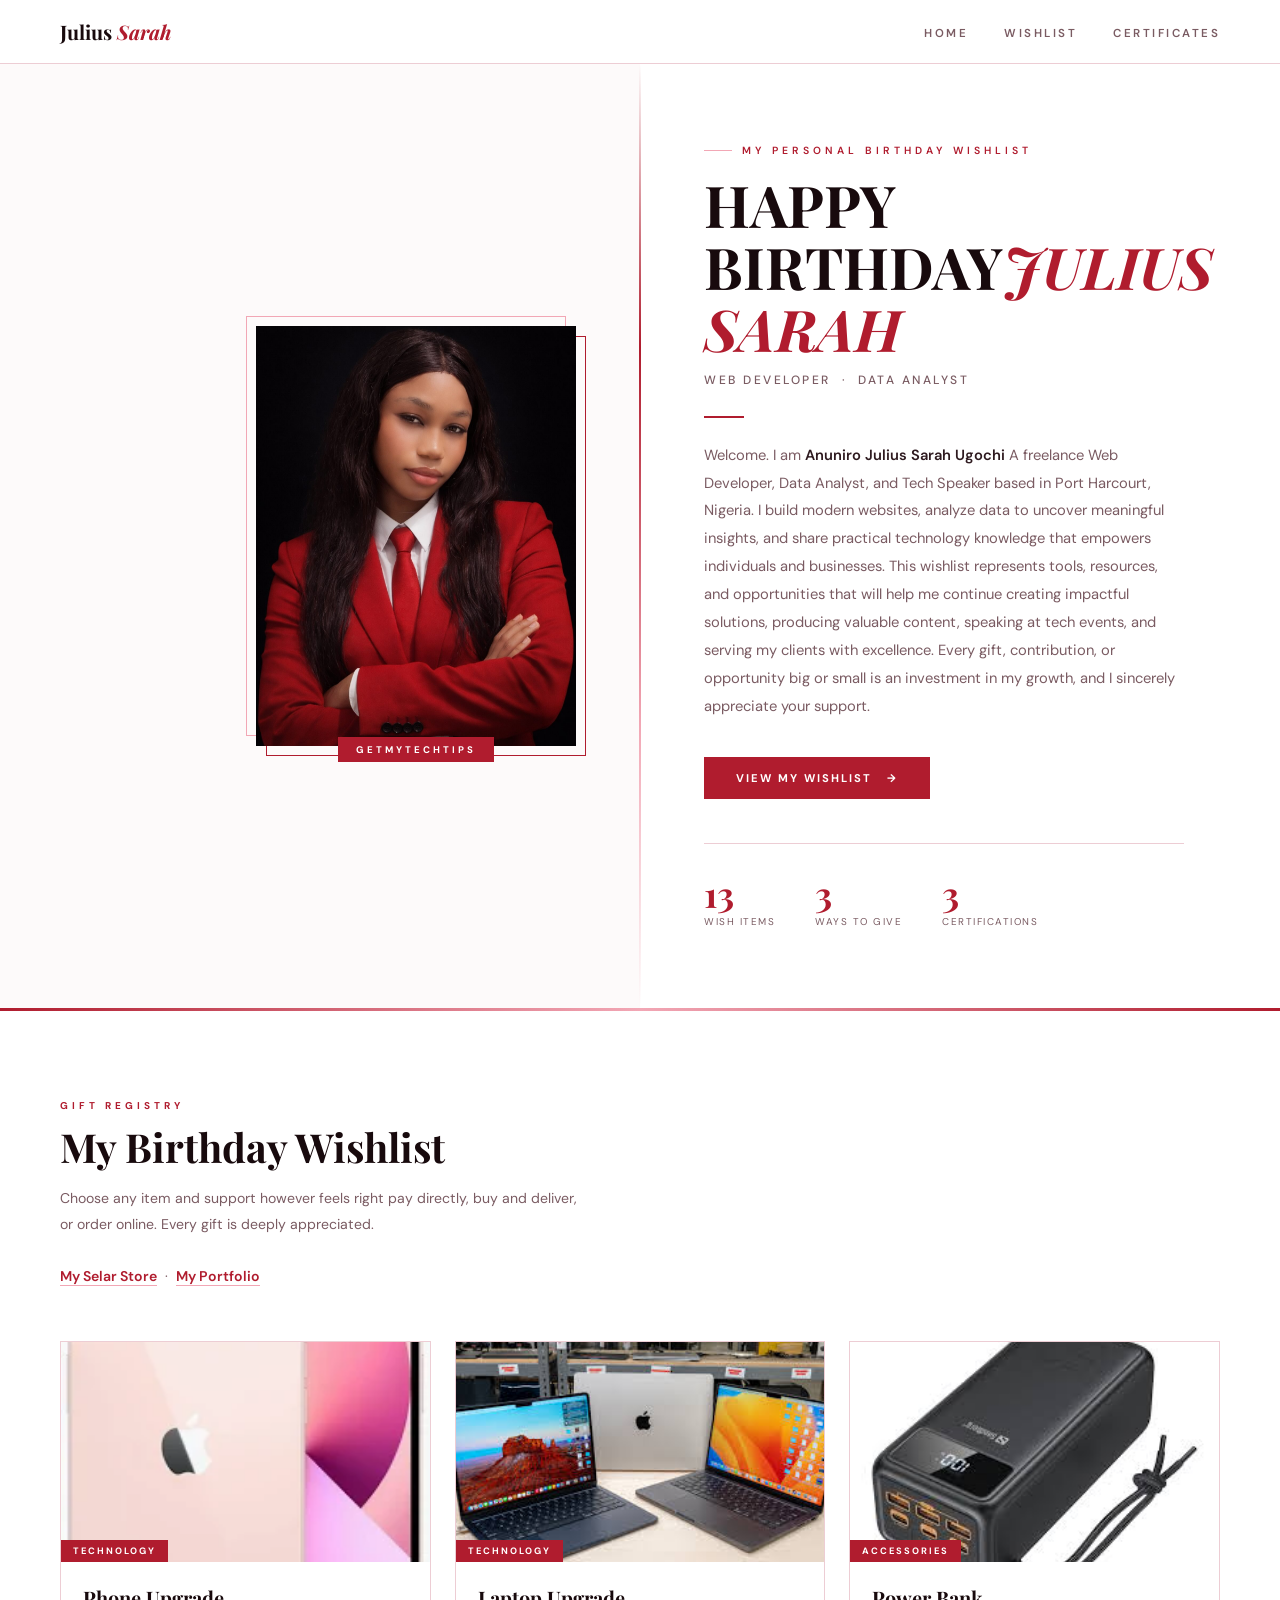
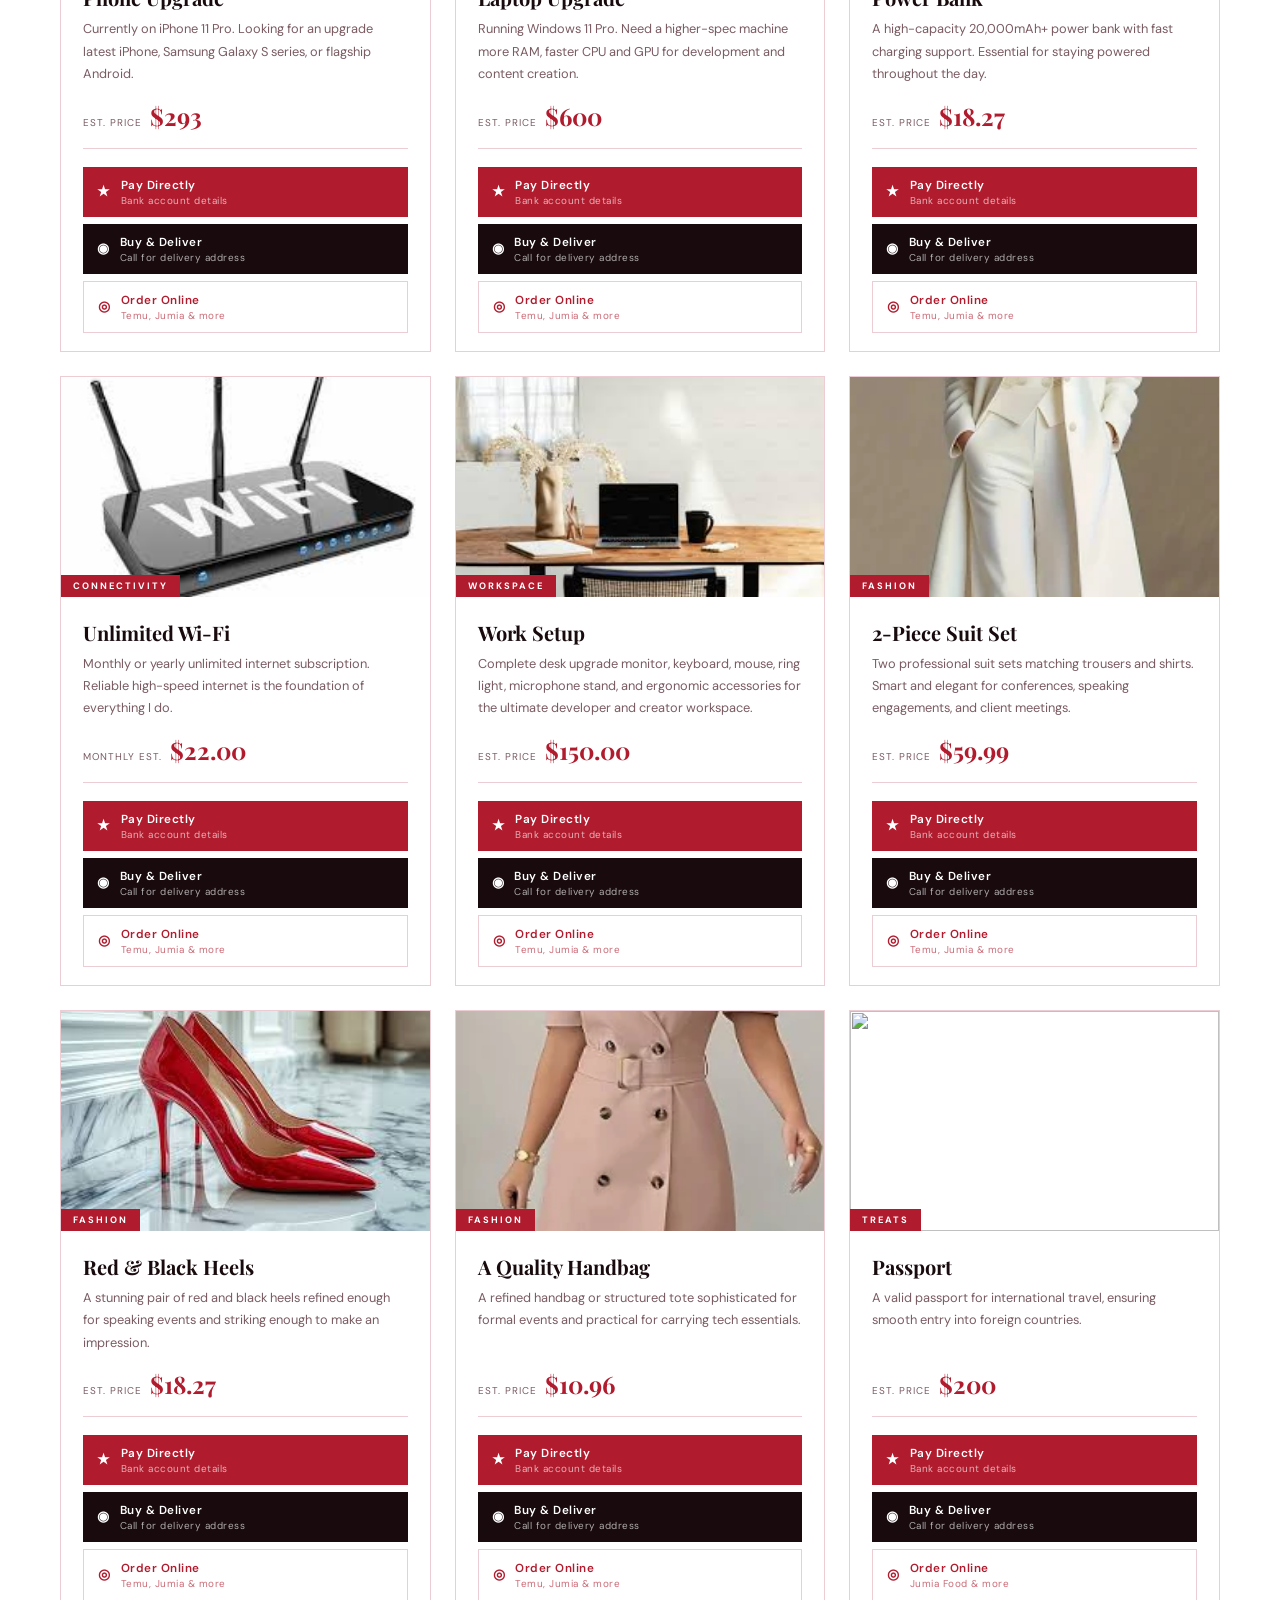
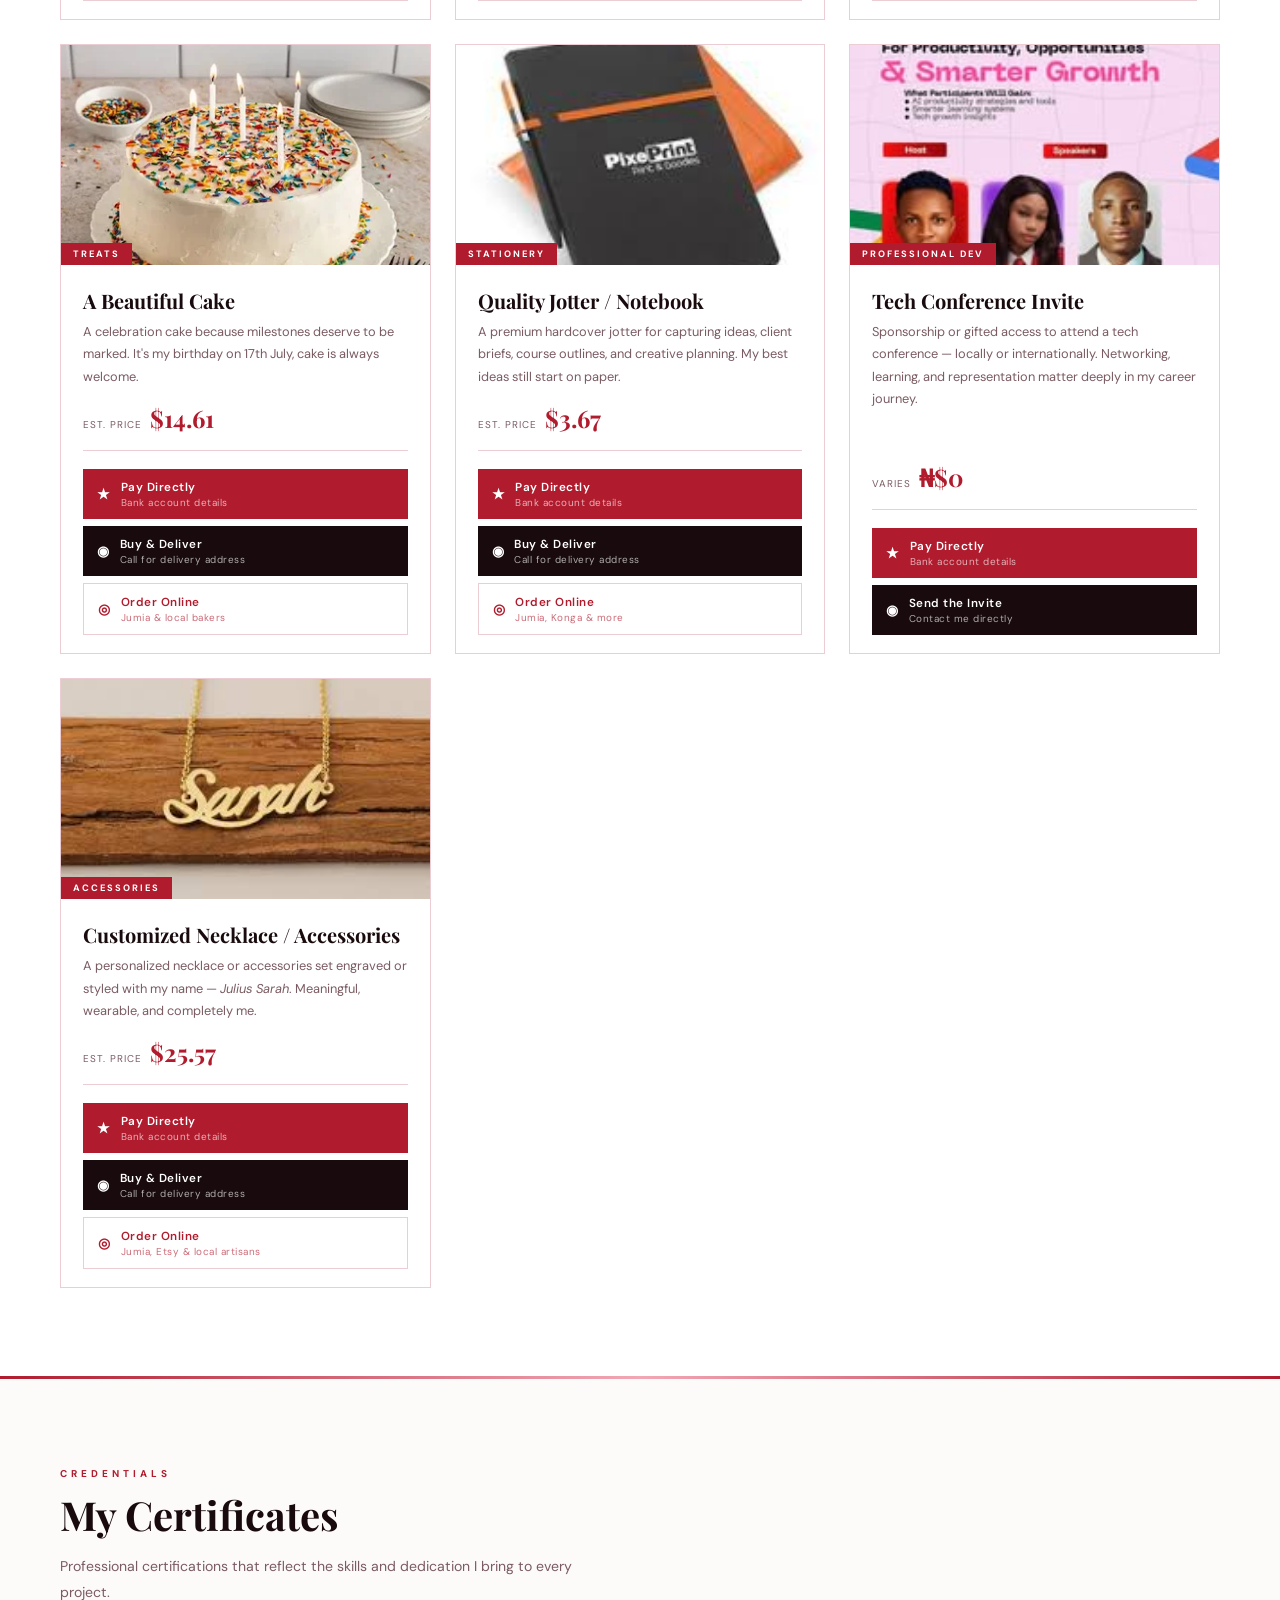
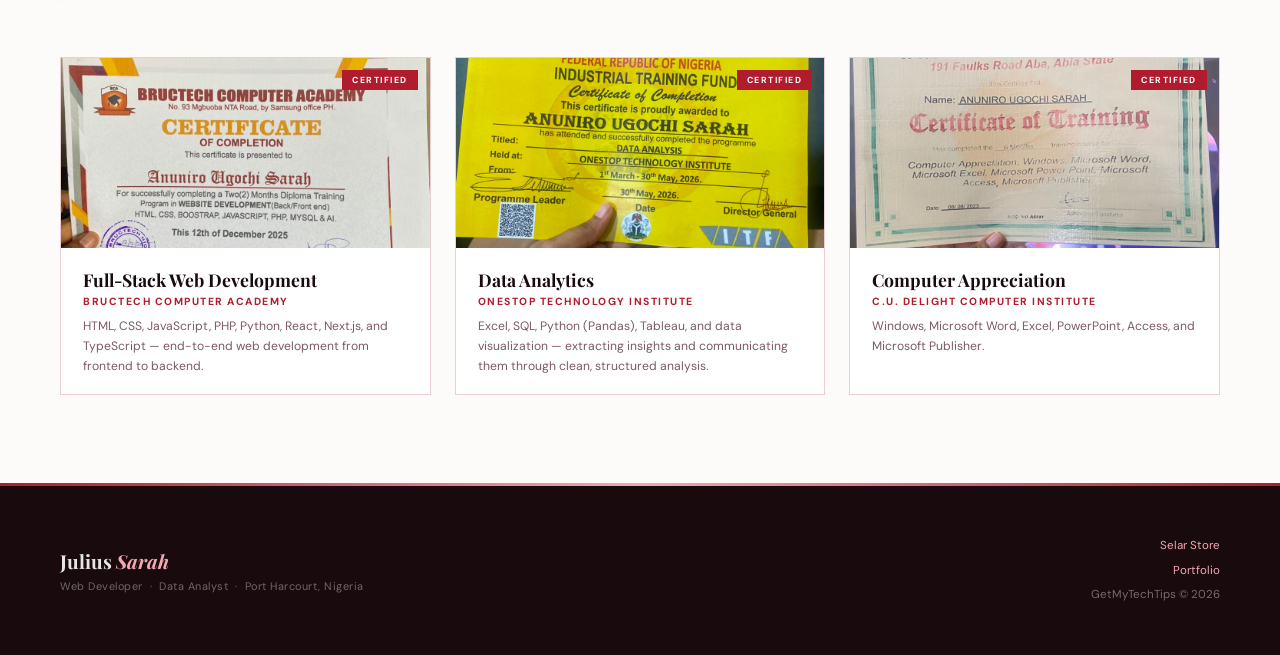
==== commit 657fead7: "Added two payment methods and fixed images" ====
--- a/index.html
+++ b/index.html
@@ -89,15 +89,6 @@
 .upload-zone span { font-size: 0.7rem; color: var(--gray); letter-spacing: 0.5px; font-weight: 500; }
 .upload-zone small { font-size: 0.6rem; color: var(--pink); }
 .upload-zone input[type="file"] { display: none; }
-
-/* Persistent notice banner */
-.persist-notice {
-  background: var(--pink-pale); border: 1px solid var(--border); border-left: 3px solid var(--red);
-  padding: 12px 18px; margin-bottom: 36px; font-size: 0.78rem; color: var(--gray); line-height: 1.6;
-  display: flex; align-items: flex-start; gap: 12px;
-}
-.persist-notice strong { color: var(--ink); }
-.persist-notice .notice-icon { font-size: 1rem; flex-shrink: 0; margin-top: 1px; }
 
 /* Image wrapper */
 .img-frame {
@@ -214,13 +205,14 @@
     <div class="hero-photo-wrap">
       <div class="photo-ring">
         <div class="photo-inner">
+          <!-- PROFILE IMAGE UPLOAD -->
           <div class="upload-zone" id="heroZone" onclick="document.getElementById('heroInput').click()">
             <svg viewBox="0 0 24 24" fill="none" stroke="currentColor" stroke-width="1.5"><path d="M20 21v-2a4 4 0 0 0-4-4H8a4 4 0 0 0-4 4v2"/><circle cx="12" cy="7" r="4"/></svg>
             <span>Upload Profile Photo</span>
             <small>Saved after refresh</small>
             <input type="file" id="heroInput" accept="image/*" onchange="saveImg(event,'hero-photo','heroZone','heroImg')">
           </div>
-          <img id="heroImg" src="" alt="Julius Sarah" style="display:none; width:100%; height:100%; object-fit:cover; cursor:pointer;" onclick="document.getElementById('heroInput').click()">
+          <img id="heroImg" src="images/profile.jpg" alt="Profile Photo" style="width:100%; height:100%; object-fit:cover; cursor:pointer; display:block;" onclick="document.getElementById('heroInput').click()">
         </div>
       </div>
       <div class="photo-badge">GetMyTechTips</div>
@@ -230,7 +222,7 @@
   <div class="hero-right">
     <div class="hero-text">
       <div class="eyebrow">My Personal Birthday Wishlist</div>
-      <h1 class="hero-name">Julius <em>Sarah</em></h1>
+      <h1 class="hero-name">HAPPY BIRTHDAY<em>JULIUS SARAH</em></h1>
       <p class="hero-role">Web Developer &nbsp;&middot;&nbsp; Data Analyst</p>
       <div class="hero-divider"></div>
       <p class="hero-desc">Welcome. I am <strong>Anuniro Julius Sarah Ugochi</strong> A freelance Web Developer, Data Analyst, and Tech Speaker based in Port Harcourt, Nigeria. I build modern websites, analyze data to uncover meaningful insights, and share practical technology knowledge that empowers individuals and businesses. This wishlist represents tools, resources, and opportunities that will help me continue creating impactful solutions, producing valuable content, speaking at tech events, and serving my clients with excellence. Every gift, contribution, or opportunity big or small is an investment in my growth, and I sincerely appreciate your support. </p>
@@ -251,8 +243,6 @@
     <div class="section-tag">Gift Registry</div>
     <h2 class="section-title">My Birthday Wishlist</h2>
 
-    
-
     <p class="section-sub">
       Choose any item and support however feels right pay directly, buy and deliver, or order online. Every gift is deeply appreciated.<br><br>
       <a href="https://selar.com/1jl79f5671" target="_blank">My Selar Store</a> &nbsp;&middot;&nbsp;
@@ -266,16 +256,16 @@
         <div class="card-topline"></div>
         <div class="img-frame" onclick="triggerUpload('card-0')">
           <div class="upload-zone" id="zone-card-0"><svg viewBox="0 0 24 24" fill="none" stroke="currentColor" stroke-width="1.5"><rect x="3" y="3" width="18" height="18" rx="2"/><circle cx="8.5" cy="8.5" r="1.5"/><polyline points="21 15 16 10 5 21"/></svg><span>Add Image</span><small>Saved after refresh</small><input type="file" accept="image/*" onchange="saveImg(event,'card-0','zone-card-0','img-card-0')"></div>
-          <img id="img-card-0" src="" alt="" style="display:none;">
+          <img id="img-card-0" src="images/shopping.webp" alt="" style="width:100%; height:100%; object-fit:cover; display:block;">
           <button class="change-btn" onclick="event.stopPropagation();triggerUpload('card-0')">Change</button>
           <span class="card-category">Technology</span>
         </div>
         <div class="card-body">
           <div class="card-title">Phone Upgrade</div>
           <p class="card-desc">Currently on iPhone 11 Pro. Looking for an upgrade latest iPhone, Samsung Galaxy S series, or flagship Android.</p>
-          <div class="card-price"><span class="price-label">Est. Price</span><span class="price-amount">&#8358;400,000+</span></div>
-          <div class="card-actions">
-            <button class="btn-support btn-pay" onclick="openModal('pay','Phone Upgrade','&#8358;400,000+')"><span class="btn-icon">&#9733;</span><div class="btn-label"><span>Pay Directly</span><small>Bank account details</small></div></button>
+          <div class="card-price"><span class="price-label">Est. Price</span><span class="price-amount">$293</span></div>
+          <div class="card-actions">
+            <button class="btn-support btn-pay" onclick="openModal('pay','Phone Upgrade','$293')"><span class="btn-icon">&#9733;</span><div class="btn-label"><span>Pay Directly</span><small>Bank account details</small></div></button>
             <button class="btn-support btn-deliver" onclick="openModal('deliver','Phone Upgrade')"><span class="btn-icon">&#9673;</span><div class="btn-label"><span>Buy &amp; Deliver</span><small>Call for delivery address</small></div></button>
             <button class="btn-support btn-online" onclick="openModal('online','Phone Upgrade')"><span class="btn-icon">&#9678;</span><div class="btn-label"><span>Order Online</span><small>Temu, Jumia &amp; more</small></div></button>
           </div>
@@ -287,16 +277,16 @@
         <div class="card-topline"></div>
         <div class="img-frame" onclick="triggerUpload('card-1')">
           <div class="upload-zone" id="zone-card-1"><svg viewBox="0 0 24 24" fill="none" stroke="currentColor" stroke-width="1.5"><rect x="3" y="3" width="18" height="18" rx="2"/><circle cx="8.5" cy="8.5" r="1.5"/><polyline points="21 15 16 10 5 21"/></svg><span>Add Image</span><small>Saved after refresh</small><input type="file" accept="image/*" onchange="saveImg(event,'card-1','zone-card-1','img-card-1')"></div>
-          <img id="img-card-1" src="" alt="" style="display:none;">
+          <img id="img-card-1" src="images/download.jpg" alt="" style="width:100%; height:100%; object-fit:cover; display:block;">
           <button class="change-btn" onclick="event.stopPropagation();triggerUpload('card-1')">Change</button>
           <span class="card-category">Technology</span>
         </div>
         <div class="card-body">
           <div class="card-title">Laptop Upgrade</div>
           <p class="card-desc">Running Windows 11 Pro. Need a higher-spec machine  more RAM, faster CPU and GPU for development and content creation.</p>
-          <div class="card-price"><span class="price-label">Est. Price</span><span class="price-amount">&#8358;700,000+</span></div>
-          <div class="card-actions">
-            <button class="btn-support btn-pay" onclick="openModal('pay','Laptop Upgrade','&#8358;700,000+')"><span class="btn-icon">&#9733;</span><div class="btn-label"><span>Pay Directly</span><small>Bank account details</small></div></button>
+          <div class="card-price"><span class="price-label">Est. Price</span><span class="price-amount">$600</span></div>
+          <div class="card-actions">
+            <button class="btn-support btn-pay" onclick="openModal('pay','Laptop Upgrade','$600')"><span class="btn-icon">&#9733;</span><div class="btn-label"><span>Pay Directly</span><small>Bank account details</small></div></button>
             <button class="btn-support btn-deliver" onclick="openModal('deliver','Laptop Upgrade')"><span class="btn-icon">&#9673;</span><div class="btn-label"><span>Buy &amp; Deliver</span><small>Call for delivery address</small></div></button>
             <button class="btn-support btn-online" onclick="openModal('online','Laptop Upgrade')"><span class="btn-icon">&#9678;</span><div class="btn-label"><span>Order Online</span><small>Temu, Jumia &amp; more</small></div></button>
           </div>
@@ -308,16 +298,16 @@
         <div class="card-topline"></div>
         <div class="img-frame" onclick="triggerUpload('card-2')">
           <div class="upload-zone" id="zone-card-2"><svg viewBox="0 0 24 24" fill="none" stroke="currentColor" stroke-width="1.5"><rect x="3" y="3" width="18" height="18" rx="2"/><circle cx="8.5" cy="8.5" r="1.5"/><polyline points="21 15 16 10 5 21"/></svg><span>Add Image</span><small>Saved after refresh</small><input type="file" accept="image/*" onchange="saveImg(event,'card-2','zone-card-2','img-card-2')"></div>
-          <img id="img-card-2" src="" alt="" style="display:none;">
+          <img id="img-card-2" src="images/download (1).jpg" alt="" style="width:100%; height:100%; object-fit:cover; display:block;">
           <button class="change-btn" onclick="event.stopPropagation();triggerUpload('card-2')">Change</button>
           <span class="card-category">Accessories</span>
         </div>
         <div class="card-body">
           <div class="card-title">Power Bank</div>
           <p class="card-desc">A high-capacity 20,000mAh+ power bank with fast charging support. Essential for staying powered throughout the day.</p>
-          <div class="card-price"><span class="price-label">Est. Price</span><span class="price-amount">&#8358;25,000+</span></div>
-          <div class="card-actions">
-            <button class="btn-support btn-pay" onclick="openModal('pay','Power Bank','&#8358;25,000+')"><span class="btn-icon">&#9733;</span><div class="btn-label"><span>Pay Directly</span><small>Bank account details</small></div></button>
+          <div class="card-price"><span class="price-label">Est. Price</span><span class="price-amount">$18.27</span></div>
+          <div class="card-actions">
+            <button class="btn-support btn-pay" onclick="openModal('pay','Power Bank','$18.27')"><span class="btn-icon">&#9733;</span><div class="btn-label"><span>Pay Directly</span><small>Bank account details</small></div></button>
             <button class="btn-support btn-deliver" onclick="openModal('deliver','Power Bank')"><span class="btn-icon">&#9673;</span><div class="btn-label"><span>Buy &amp; Deliver</span><small>Call for delivery address</small></div></button>
             <button class="btn-support btn-online" onclick="openModal('online','Power Bank')"><span class="btn-icon">&#9678;</span><div class="btn-label"><span>Order Online</span><small>Temu, Jumia &amp; more</small></div></button>
           </div>
@@ -329,16 +319,16 @@
         <div class="card-topline"></div>
         <div class="img-frame" onclick="triggerUpload('card-3')">
           <div class="upload-zone" id="zone-card-3"><svg viewBox="0 0 24 24" fill="none" stroke="currentColor" stroke-width="1.5"><rect x="3" y="3" width="18" height="18" rx="2"/><circle cx="8.5" cy="8.5" r="1.5"/><polyline points="21 15 16 10 5 21"/></svg><span>Add Image</span><small>Saved after refresh</small><input type="file" accept="image/*" onchange="saveImg(event,'card-3','zone-card-3','img-card-3')"></div>
-          <img id="img-card-3" src="" alt="" style="display:none;">
+          <img id="img-card-3" src="images/download (2).jpg" alt="" style="width:100%; height:100%; object-fit:cover; display:block;">
           <button class="change-btn" onclick="event.stopPropagation();triggerUpload('card-3')">Change</button>
           <span class="card-category">Connectivity</span>
         </div>
         <div class="card-body">
           <div class="card-title">Unlimited Wi-Fi</div>
           <p class="card-desc">Monthly or yearly unlimited internet subscription. Reliable high-speed internet is the foundation of everything I do.</p>
-          <div class="card-price"><span class="price-label">Monthly Est.</span><span class="price-amount">&#8358;30,000+</span></div>
-          <div class="card-actions">
-            <button class="btn-support btn-pay" onclick="openModal('pay','Unlimited Wi-Fi','&#8358;30,000/month')"><span class="btn-icon">&#9733;</span><div class="btn-label"><span>Pay Directly</span><small>Bank account details</small></div></button>
+          <div class="card-price"><span class="price-label">Monthly Est.</span><span class="price-amount">$22.00</span></div>
+          <div class="card-actions">
+            <button class="btn-support btn-pay" onclick="openModal('pay','Unlimited Wi-Fi','$22.00/month')"><span class="btn-icon">&#9733;</span><div class="btn-label"><span>Pay Directly</span><small>Bank account details</small></div></button>
             <button class="btn-support btn-deliver" onclick="openModal('deliver','Unlimited Wi-Fi')"><span class="btn-icon">&#9673;</span><div class="btn-label"><span>Buy &amp; Deliver</span><small>Call for delivery address</small></div></button>
             <button class="btn-support btn-online" onclick="openModal('online','Unlimited Wi-Fi')"><span class="btn-icon">&#9678;</span><div class="btn-label"><span>Order Online</span><small>Temu, Jumia &amp; more</small></div></button>
           </div>
@@ -350,16 +340,16 @@
         <div class="card-topline"></div>
         <div class="img-frame" onclick="triggerUpload('card-4')">
           <div class="upload-zone" id="zone-card-4"><svg viewBox="0 0 24 24" fill="none" stroke="currentColor" stroke-width="1.5"><rect x="3" y="3" width="18" height="18" rx="2"/><circle cx="8.5" cy="8.5" r="1.5"/><polyline points="21 15 16 10 5 21"/></svg><span>Add Image</span><small>Saved after refresh</small><input type="file" accept="image/*" onchange="saveImg(event,'card-4','zone-card-4','img-card-4')"></div>
-          <img id="img-card-4" src="" alt="" style="display:none;">
+          <img id="img-card-4" src="images/images.jpg" alt="" style="width:100%; height:100%; object-fit:cover; display:block;">
           <button class="change-btn" onclick="event.stopPropagation();triggerUpload('card-4')">Change</button>
           <span class="card-category">Workspace</span>
         </div>
         <div class="card-body">
           <div class="card-title">Work Setup</div>
           <p class="card-desc">Complete desk upgrade  monitor, keyboard, mouse, ring light, microphone stand, and ergonomic accessories for the ultimate developer and creator workspace.</p>
-          <div class="card-price"><span class="price-label">Est. Price</span><span class="price-amount">&#8358;200,000+</span></div>
-          <div class="card-actions">
-            <button class="btn-support btn-pay" onclick="openModal('pay','Work Setup','&#8358;200,000+')"><span class="btn-icon">&#9733;</span><div class="btn-label"><span>Pay Directly</span><small>Bank account details</small></div></button>
+          <div class="card-price"><span class="price-label">Est. Price</span><span class="price-amount">$150.00</span></div>
+          <div class="card-actions">
+            <button class="btn-support btn-pay" onclick="openModal('pay','Work Setup','$150.00')"><span class="btn-icon">&#9733;</span><div class="btn-label"><span>Pay Directly</span><small>Bank account details</small></div></button>
             <button class="btn-support btn-deliver" onclick="openModal('deliver','Work Setup')"><span class="btn-icon">&#9673;</span><div class="btn-label"><span>Buy &amp; Deliver</span><small>Call for delivery address</small></div></button>
             <button class="btn-support btn-online" onclick="openModal('online','Work Setup')"><span class="btn-icon">&#9678;</span><div class="btn-label"><span>Order Online</span><small>Temu, Jumia &amp; more</small></div></button>
           </div>
@@ -371,16 +361,16 @@
         <div class="card-topline"></div>
         <div class="img-frame" onclick="triggerUpload('card-5')">
           <div class="upload-zone" id="zone-card-5"><svg viewBox="0 0 24 24" fill="none" stroke="currentColor" stroke-width="1.5"><rect x="3" y="3" width="18" height="18" rx="2"/><circle cx="8.5" cy="8.5" r="1.5"/><polyline points="21 15 16 10 5 21"/></svg><span>Add Image</span><small>Saved after refresh</small><input type="file" accept="image/*" onchange="saveImg(event,'card-5','zone-card-5','img-card-5')"></div>
-          <img id="img-card-5" src="" alt="" style="display:none;">
+          <img id="img-card-5" src="images/shopping (1).webp" alt="" style="width:100%; height:100%; object-fit:cover; display:block;">
           <button class="change-btn" onclick="event.stopPropagation();triggerUpload('card-5')">Change</button>
           <span class="card-category">Fashion</span>
         </div>
         <div class="card-body">
           <div class="card-title">2-Piece Suit Set</div>
           <p class="card-desc">Two professional suit sets matching trousers and shirts. Smart and elegant for conferences, speaking engagements, and client meetings.</p>
-          <div class="card-price"><span class="price-label">Est. Price</span><span class="price-amount">&#8358;80,000+</span></div>
-          <div class="card-actions">
-            <button class="btn-support btn-pay" onclick="openModal('pay','2-Piece Suit Set','&#8358;80,000+')"><span class="btn-icon">&#9733;</span><div class="btn-label"><span>Pay Directly</span><small>Bank account details</small></div></button>
+          <div class="card-price"><span class="price-label">Est. Price</span><span class="price-amount">$59.99</span></div>
+          <div class="card-actions">
+            <button class="btn-support btn-pay" onclick="openModal('pay','2-Piece Suit Set','$59.99')"><span class="btn-icon">&#9733;</span><div class="btn-label"><span>Pay Directly</span><small>Bank account details</small></div></button>
             <button class="btn-support btn-deliver" onclick="openModal('deliver','2-Piece Suit Set')"><span class="btn-icon">&#9673;</span><div class="btn-label"><span>Buy &amp; Deliver</span><small>Call for delivery address</small></div></button>
             <button class="btn-support btn-online" onclick="openModal('online','2-Piece Suit Set')"><span class="btn-icon">&#9678;</span><div class="btn-label"><span>Order Online</span><small>Temu, Jumia &amp; more</small></div></button>
           </div>
@@ -392,16 +382,16 @@
         <div class="card-topline"></div>
         <div class="img-frame" onclick="triggerUpload('card-6')">
           <div class="upload-zone" id="zone-card-6"><svg viewBox="0 0 24 24" fill="none" stroke="currentColor" stroke-width="1.5"><rect x="3" y="3" width="18" height="18" rx="2"/><circle cx="8.5" cy="8.5" r="1.5"/><polyline points="21 15 16 10 5 21"/></svg><span>Add Image</span><small>Saved after refresh</small><input type="file" accept="image/*" onchange="saveImg(event,'card-6','zone-card-6','img-card-6')"></div>
-          <img id="img-card-6" src="" alt="" style="display:none;">
+          <img id="img-card-6" src="images/download (3).jpg" alt="" style="width:100%; height:100%; object-fit:cover; display:block;">
           <button class="change-btn" onclick="event.stopPropagation();triggerUpload('card-6')">Change</button>
           <span class="card-category">Fashion</span>
         </div>
         <div class="card-body">
           <div class="card-title">Red &amp; Black Heels</div>
           <p class="card-desc">A stunning pair of red and black heels  refined enough for speaking events and striking enough to make an impression.</p>
-          <div class="card-price"><span class="price-label">Est. Price</span><span class="price-amount">&#8358;25,000+</span></div>
-          <div class="card-actions">
-            <button class="btn-support btn-pay" onclick="openModal('pay','Red & Black Heels','&#8358;25,000+')"><span class="btn-icon">&#9733;</span><div class="btn-label"><span>Pay Directly</span><small>Bank account details</small></div></button>
+          <div class="card-price"><span class="price-label">Est. Price</span><span class="price-amount">$18.27</span></div>
+          <div class="card-actions">
+            <button class="btn-support btn-pay" onclick="openModal('pay','Red & Black Heels','$18.27')"><span class="btn-icon">&#9733;</span><div class="btn-label"><span>Pay Directly</span><small>Bank account details</small></div></button>
             <button class="btn-support btn-deliver" onclick="openModal('deliver','Red & Black Heels')"><span class="btn-icon">&#9673;</span><div class="btn-label"><span>Buy &amp; Deliver</span><small>Call for delivery address</small></div></button>
             <button class="btn-support btn-online" onclick="openModal('online','Red & Black Heels')"><span class="btn-icon">&#9678;</span><div class="btn-label"><span>Order Online</span><small>Temu, Jumia &amp; more</small></div></button>
           </div>
@@ -413,39 +403,39 @@
         <div class="card-topline"></div>
         <div class="img-frame" onclick="triggerUpload('card-7')">
           <div class="upload-zone" id="zone-card-7"><svg viewBox="0 0 24 24" fill="none" stroke="currentColor" stroke-width="1.5"><rect x="3" y="3" width="18" height="18" rx="2"/><circle cx="8.5" cy="8.5" r="1.5"/><polyline points="21 15 16 10 5 21"/></svg><span>Add Image</span><small>Saved after refresh</small><input type="file" accept="image/*" onchange="saveImg(event,'card-7','zone-card-7','img-card-7')"></div>
-          <img id="img-card-7" src="" alt="" style="display:none;">
+          <img id="img-card-7" src="images/shopping (2).webp" alt="" style="width:100%; height:100%; object-fit:cover; display:block;">
           <button class="change-btn" onclick="event.stopPropagation();triggerUpload('card-7')">Change</button>
           <span class="card-category">Fashion</span>
         </div>
         <div class="card-body">
           <div class="card-title">A Quality Handbag</div>
           <p class="card-desc">A refined handbag or structured tote sophisticated for formal events and practical for carrying tech essentials.</p>
-          <div class="card-price"><span class="price-label">Est. Price</span><span class="price-amount">&#8358;15,000+</span></div>
-          <div class="card-actions">
-            <button class="btn-support btn-pay" onclick="openModal('pay','A Quality Handbag','&#8358;15,000+')"><span class="btn-icon">&#9733;</span><div class="btn-label"><span>Pay Directly</span><small>Bank account details</small></div></button>
+          <div class="card-price"><span class="price-label">Est. Price</span><span class="price-amount">$10.96</span></div>
+          <div class="card-actions">
+            <button class="btn-support btn-pay" onclick="openModal('pay','A Quality Handbag','$10.96')"><span class="btn-icon">&#9733;</span><div class="btn-label"><span>Pay Directly</span><small>Bank account details</small></div></button>
             <button class="btn-support btn-deliver" onclick="openModal('deliver','A Quality Handbag')"><span class="btn-icon">&#9673;</span><div class="btn-label"><span>Buy &amp; Deliver</span><small>Call for delivery address</small></div></button>
             <button class="btn-support btn-online" onclick="openModal('online','A Quality Handbag')"><span class="btn-icon">&#9678;</span><div class="btn-label"><span>Order Online</span><small>Temu, Jumia &amp; more</small></div></button>
           </div>
         </div>
       </div>
 
-      <!-- 9. CANTONS & BISCUITS -->
+      <!-- 9. Passport -->
       <div class="wish-card">
         <div class="card-topline"></div>
         <div class="img-frame" onclick="triggerUpload('card-8')">
           <div class="upload-zone" id="zone-card-8"><svg viewBox="0 0 24 24" fill="none" stroke="currentColor" stroke-width="1.5"><rect x="3" y="3" width="18" height="18" rx="2"/><circle cx="8.5" cy="8.5" r="1.5"/><polyline points="21 15 16 10 5 21"/></svg><span>Add Image</span><small>Saved after refresh</small><input type="file" accept="image/*" onchange="saveImg(event,'card-8','zone-card-8','img-card-8')"></div>
-          <img id="img-card-8" src="" alt="" style="display:none;">
+          <img id="img-card-8" src="images/passport.jpg" alt="" style="width:100%; height:100%; object-fit:cover; display:block;">
           <button class="change-btn" onclick="event.stopPropagation();triggerUpload('card-8')">Change</button>
           <span class="card-category">Treats</span>
         </div>
         <div class="card-body">
-          <div class="card-title">Cantons Of Juices &amp; Biscuits</div>
-          <p class="card-desc">A lovely assorted selection of Juicesand biscuits  the perfect treat to enjoy while working late into the night on projects.</p>
-          <div class="card-price"><span class="price-label">Est. Price</span><span class="price-amount">&#8358;10,000</span></div>
-          <div class="card-actions">
-            <button class="btn-support btn-pay" onclick="openModal('pay','Cantons & Biscuits','&#8358;10,000')"><span class="btn-icon">&#9733;</span><div class="btn-label"><span>Pay Directly</span><small>Bank account details</small></div></button>
-            <button class="btn-support btn-deliver" onclick="openModal('deliver','Cantons & Biscuits')"><span class="btn-icon">&#9673;</span><div class="btn-label"><span>Buy &amp; Deliver</span><small>Call for delivery address</small></div></button>
-            <button class="btn-support btn-online" onclick="openModal('online','Cantons & Biscuits')"><span class="btn-icon">&#9678;</span><div class="btn-label"><span>Order Online</span><small>Jumia Food &amp; more</small></div></button>
+          <div class="card-title">Passport</div>
+          <p class="card-desc">A valid passport for international travel, ensuring smooth entry into foreign countries.</p>
+          <div class="card-price"><span class="price-label">Est. Price</span><span class="price-amount">$200</span></div>
+          <div class="card-actions">
+            <button class="btn-support btn-pay" onclick="openModal('pay','Passport','$200')"><span class="btn-icon">&#9733;</span><div class="btn-label"><span>Pay Directly</span><small>Bank account details</small></div></button>
+            <button class="btn-support btn-deliver" onclick="openModal('deliver','Passport')"><span class="btn-icon">&#9673;</span><div class="btn-label"><span>Buy &amp; Deliver</span><small>Call for delivery address</small></div></button>
+            <button class="btn-support btn-online" onclick="openModal('online','Passport')"><span class="btn-icon">&#9678;</span><div class="btn-label"><span>Order Online</span><small>Jumia Food &amp; more</small></div></button>
           </div>
         </div>
       </div>
@@ -455,16 +445,16 @@
         <div class="card-topline"></div>
         <div class="img-frame" onclick="triggerUpload('card-9')">
           <div class="upload-zone" id="zone-card-9"><svg viewBox="0 0 24 24" fill="none" stroke="currentColor" stroke-width="1.5"><rect x="3" y="3" width="18" height="18" rx="2"/><circle cx="8.5" cy="8.5" r="1.5"/><polyline points="21 15 16 10 5 21"/></svg><span>Add Image</span><small>Saved after refresh</small><input type="file" accept="image/*" onchange="saveImg(event,'card-9','zone-card-9','img-card-9')"></div>
-          <img id="img-card-9" src="" alt="" style="display:none;">
+          <img id="img-card-9" src="images/images.webp" alt="" style="width:100%; height:100%; object-fit:cover; display:block;">
           <button class="change-btn" onclick="event.stopPropagation();triggerUpload('card-9')">Change</button>
           <span class="card-category">Treats</span>
         </div>
         <div class="card-body">
           <div class="card-title">A Beautiful Cake</div>
           <p class="card-desc">A celebration cake  because milestones deserve to be marked. It's my birthday on 17th July, cake is always welcome.</p>
-          <div class="card-price"><span class="price-label">Est. Price</span><span class="price-amount">&#8358;20,000</span></div>
-          <div class="card-actions">
-            <button class="btn-support btn-pay" onclick="openModal('pay','A Beautiful Cake','&#8358;20,000')"><span class="btn-icon">&#9733;</span><div class="btn-label"><span>Pay Directly</span><small>Bank account details</small></div></button>
+          <div class="card-price"><span class="price-label">Est. Price</span><span class="price-amount">$14.61</span></div>
+          <div class="card-actions">
+            <button class="btn-support btn-pay" onclick="openModal('pay','A Beautiful Cake','$14.61')"><span class="btn-icon">&#9733;</span><div class="btn-label"><span>Pay Directly</span><small>Bank account details</small></div></button>
             <button class="btn-support btn-deliver" onclick="openModal('deliver','A Beautiful Cake')"><span class="btn-icon">&#9673;</span><div class="btn-label"><span>Buy &amp; Deliver</span><small>Call for delivery address</small></div></button>
             <button class="btn-support btn-online" onclick="openModal('online','A Beautiful Cake')"><span class="btn-icon">&#9678;</span><div class="btn-label"><span>Order Online</span><small>Jumia &amp; local bakers</small></div></button>
           </div>
@@ -476,16 +466,16 @@
         <div class="card-topline"></div>
         <div class="img-frame" onclick="triggerUpload('card-10')">
           <div class="upload-zone" id="zone-card-10"><svg viewBox="0 0 24 24" fill="none" stroke="currentColor" stroke-width="1.5"><rect x="3" y="3" width="18" height="18" rx="2"/><circle cx="8.5" cy="8.5" r="1.5"/><polyline points="21 15 16 10 5 21"/></svg><span>Add Image</span><small>Saved after refresh</small><input type="file" accept="image/*" onchange="saveImg(event,'card-10','zone-card-10','img-card-10')"></div>
-          <img id="img-card-10" src="" alt="" style="display:none;">
+          <img id="img-card-10" src="images/download (4).jpg" alt="" style="width:100%; height:100%; object-fit:cover; display:block;">
           <button class="change-btn" onclick="event.stopPropagation();triggerUpload('card-10')">Change</button>
           <span class="card-category">Stationery</span>
         </div>
         <div class="card-body">
           <div class="card-title">Quality Jotter / Notebook</div>
           <p class="card-desc">A premium hardcover jotter for capturing ideas, client briefs, course outlines, and creative planning. My best ideas still start on paper.</p>
-          <div class="card-price"><span class="price-label">Est. Price</span><span class="price-amount">&#8358;5,000</span></div>
-          <div class="card-actions">
-            <button class="btn-support btn-pay" onclick="openModal('pay','Quality Jotter','&#8358;5,000')"><span class="btn-icon">&#9733;</span><div class="btn-label"><span>Pay Directly</span><small>Bank account details</small></div></button>
+          <div class="card-price"><span class="price-label">Est. Price</span><span class="price-amount">$3.67</span></div>
+          <div class="card-actions">
+            <button class="btn-support btn-pay" onclick="openModal('pay','Quality Jotter','$3.67')"><span class="btn-icon">&#9733;</span><div class="btn-label"><span>Pay Directly</span><small>Bank account details</small></div></button>
             <button class="btn-support btn-deliver" onclick="openModal('deliver','Quality Jotter')"><span class="btn-icon">&#9673;</span><div class="btn-label"><span>Buy &amp; Deliver</span><small>Call for delivery address</small></div></button>
             <button class="btn-support btn-online" onclick="openModal('online','Quality Jotter')"><span class="btn-icon">&#9678;</span><div class="btn-label"><span>Order Online</span><small>Jumia, Konga &amp; more</small></div></button>
           </div>
@@ -497,7 +487,7 @@
         <div class="card-topline"></div>
         <div class="img-frame" onclick="triggerUpload('card-11')">
           <div class="upload-zone" id="zone-card-11"><svg viewBox="0 0 24 24" fill="none" stroke="currentColor" stroke-width="1.5"><rect x="3" y="3" width="18" height="18" rx="2"/><circle cx="8.5" cy="8.5" r="1.5"/><polyline points="21 15 16 10 5 21"/></svg><span>Add Image</span><small>Saved after refresh</small><input type="file" accept="image/*" onchange="saveImg(event,'card-11','zone-card-11','img-card-11')"></div>
-          <img id="img-card-11" src="" alt="" style="display:none;">
+          <img id="img-card-11" src="images/Speech.jpg" alt="" style="width:100%; height:100%; object-fit:cover; display:block;">
           <button class="change-btn" onclick="event.stopPropagation();triggerUpload('card-11')">Change</button>
           <span class="card-category">Professional Dev</span>
         </div>
@@ -506,10 +496,9 @@
           <p class="card-desc">Sponsorship or gifted access to attend a tech conference — locally or internationally. Networking, learning, and representation matter deeply in my career journey.</p>
           <div class="card-price"><span class="price-label">Varies</span><span class="price-amount">&#8358;$0</span></div>
           <div class="card-actions">
-            <button class="btn-support btn-pay" onclick="openModal('pay','Tech Conference Invite','&#8358;50,000+')"><span class="btn-icon">&#9733;</span><div class="btn-label"><span>Pay Directly</span><small>Bank account details</small></div></button>
+            <button class="btn-support btn-pay" onclick="openModal('pay','Tech Conference Invite','&#8358;$')"><span class="btn-icon">&#9733;</span><div class="btn-label"><span>Pay Directly</span><small>Bank account details</small></div></button>
             <button class="btn-support btn-deliver" onclick="openModal('deliver','Tech Conference Invite')"><span class="btn-icon">&#9673;</span><div class="btn-label"><span>Send the Invite</span><small>Contact me directly</small></div></button>
-            <button class="btn-support btn-online" onclick="openModal('online','Tech Conference Invite')"><span class="btn-icon">&#9678;</span><div class="btn-label"><span>Order Online</span><small>Purchase &amp; forward ticket</small></div></button>
-          </div>
+             </div>
         </div>
       </div>
 
@@ -518,16 +507,16 @@
         <div class="card-topline"></div>
         <div class="img-frame" onclick="triggerUpload('card-12')">
           <div class="upload-zone" id="zone-card-12"><svg viewBox="0 0 24 24" fill="none" stroke="currentColor" stroke-width="1.5"><rect x="3" y="3" width="18" height="18" rx="2"/><circle cx="8.5" cy="8.5" r="1.5"/><polyline points="21 15 16 10 5 21"/></svg><span>Add Image</span><small>Saved after refresh</small><input type="file" accept="image/*" onchange="saveImg(event,'card-12','zone-card-12','img-card-12')"></div>
-          <img id="img-card-12" src="" alt="" style="display:none;">
+          <img id="img-card-12" src="images/download (5).jpg" alt="" style="width:100%; height:100%; object-fit:cover; display:block;">
           <button class="change-btn" onclick="event.stopPropagation();triggerUpload('card-12')">Change</button>
           <span class="card-category">Accessories</span>
         </div>
         <div class="card-body">
           <div class="card-title">Customized Necklace / Accessories</div>
           <p class="card-desc">A personalized necklace or accessories set engraved or styled with my name — <em>Julius Sarah</em>. Meaningful, wearable, and completely me.</p>
-          <div class="card-price"><span class="price-label">Est. Price</span><span class="price-amount">&#8358;35,000+</span></div>
-          <div class="card-actions">
-            <button class="btn-support btn-pay" onclick="openModal('pay','Customized Necklace / Accessories','&#8358;35,000+')"><span class="btn-icon">&#9733;</span><div class="btn-label"><span>Pay Directly</span><small>Bank account details</small></div></button>
+          <div class="card-price"><span class="price-label">Est. Price</span><span class="price-amount">$25.57</span></div>
+          <div class="card-actions">
+            <button class="btn-support btn-pay" onclick="openModal('pay','Customized Necklace / Accessories','$25.57')"><span class="btn-icon">&#9733;</span><div class="btn-label"><span>Pay Directly</span><small>Bank account details</small></div></button>
             <button class="btn-support btn-deliver" onclick="openModal('deliver','Customized Necklace / Accessories')"><span class="btn-icon">&#9673;</span><div class="btn-label"><span>Buy &amp; Deliver</span><small>Call for delivery address</small></div></button>
             <button class="btn-support btn-online" onclick="openModal('online','Customized Necklace / Accessories')"><span class="btn-icon">&#9678;</span><div class="btn-label"><span>Order Online</span><small>Jumia, Etsy &amp; local artisans</small></div></button>
           </div>
@@ -539,15 +528,16 @@
 </section>
 
 <div class="stripe"></div>
+
 
 <section id="certs" class="section alt">
   <div class="section-inner">
     <div class="section-tag">Credentials</div>
     <h2 class="section-title">My Certificates</h2>
-    <p class="section-sub">Professional certifications that reflect the skills and dedication I bring to every project. Click any image area to upload your certificate — it will stay after refresh.</p>
+    <p class="section-sub">Professional certifications that reflect the skills and dedication I bring to every project.</p>
     <div class="certs-grid">
 
-      <!-- CERT 1 -->
+      <!-- CERT 1 - Full-Stack Web Development -->
       <div class="cert-card">
         <div class="cert-img-frame" onclick="triggerCert('cert-0')">
           <div class="upload-zone" id="zone-cert-0" style="height:190px;">
@@ -555,7 +545,7 @@
             <span>Upload Certificate</span><small>Saved after refresh</small>
             <input type="file" id="input-cert-0" accept="image/*" onchange="saveCert(event,'cert-0','zone-cert-0','img-cert-0')">
           </div>
-          <img id="img-cert-0" src="" alt="" style="display:none; width:100%; height:100%; object-fit:cover;">
+          <img id="img-cert-0" src="images/web cert.jpeg" alt="Full-Stack Web Development Certificate" style="width:100%; height:100%; object-fit:cover; display:block;">
           <button class="change-btn" onclick="event.stopPropagation();triggerCert('cert-0')">Change</button>
         </div>
         <div class="cert-body">
@@ -566,7 +556,7 @@
         <div class="cert-ribbon">Certified</div>
       </div>
 
-      <!-- CERT 2 -->
+      <!-- CERT 2 - Data Analytics -->
       <div class="cert-card">
         <div class="cert-img-frame" onclick="triggerCert('cert-1')">
           <div class="upload-zone" id="zone-cert-1" style="height:190px;">
@@ -574,18 +564,18 @@
             <span>Upload Certificate</span><small>Saved after refresh</small>
             <input type="file" id="input-cert-1" accept="image/*" onchange="saveCert(event,'cert-1','zone-cert-1','img-cert-1')">
           </div>
-          <img id="img-cert-1" src="" alt="" style="display:none; width:100%; height:100%; object-fit:cover;">
+          <img id="img-cert-1" src="images/Data cert.jpeg" alt="Data Analytics Certificate" style="width:100%; height:100%; object-fit:cover; display:block;">
           <button class="change-btn" onclick="event.stopPropagation();triggerCert('cert-1')">Change</button>
         </div>
         <div class="cert-body">
           <div class="cert-name">Data Analytics</div>
-          <div class="cert-issuer">OneStop Technology Company</div>
-          <div class="cert-desc">Excel, SQL, Python (Pandas), and data visualization — extracting insights and communicating them through clean, structured analysis.</div>
+          <div class="cert-issuer">OneStop Technology Institute</div>
+          <div class="cert-desc">Excel, SQL, Python (Pandas), Tableau, and data visualization — extracting insights and communicating them through clean, structured analysis.</div>
         </div>
         <div class="cert-ribbon">Certified</div>
       </div>
 
-      <!-- CERT 3 -->
+      <!-- CERT 3 - Computer Appreciation -->
       <div class="cert-card">
         <div class="cert-img-frame" onclick="triggerCert('cert-2')">
           <div class="upload-zone" id="zone-cert-2" style="height:190px;">
@@ -593,7 +583,7 @@
             <span>Upload Certificate</span><small>Saved after refresh</small>
             <input type="file" id="input-cert-2" accept="image/*" onchange="saveCert(event,'cert-2','zone-cert-2','img-cert-2')">
           </div>
-          <img id="img-cert-2" src="" alt="" style="display:none; width:100%; height:100%; object-fit:cover;">
+          <img id="img-cert-2" src="images/microsoft.jpeg" alt="Computer Appreciation Certificate" style="width:100%; height:100%; object-fit:cover; display:block;">
           <button class="change-btn" onclick="event.stopPropagation();triggerCert('cert-2')">Change</button>
         </div>
         <div class="cert-body">
@@ -632,10 +622,14 @@
 </div>
 
 <script>
+// ===== YOUR EXACT ACCOUNT DETAILS =====
 const ME = {
-  bank: "Access Bank",
-  accountName: "Anuniro Ugochi Sarah",
-  accountNumber: "1478125374",
+  bank1: "Access Bank",
+  accountName1: "Anuniro Ugochi Sarah",
+  accountNumber1: "1478125374",
+  bank2: "9 Payment Service Bank",
+  accountName2: "ANUNIRO UGOCHI SARAH",
+  accountNumber2: "6091263647",
   phone: "09045831170",
   email: "juliussrah237@gmail.com",
   jumia: "https://www.jumia.com.ng",
@@ -652,7 +646,6 @@
   reader.onload = function(e) {
     const data = e.target.result;
     try { localStorage.setItem(STORAGE_PREFIX + key, data); } catch(err) {
-      // localStorage full — images are large; show without saving
       console.warn('localStorage full, image not persisted');
     }
     showImg(zoneId, imgId, data);
@@ -664,30 +657,72 @@
   const zone = document.getElementById(zoneId);
   const img = document.getElementById(imgId);
   if (zone) zone.style.display = 'none';
-  if (img) { img.src = src; img.style.display = 'block'; }
+  if (img) { 
+    img.src = src; 
+    img.style.display = 'block'; 
+  }
 }
 
 function loadAllSaved() {
-  // Load wishlist card images
+  // Load wishlist card images (13 items: card-0 to card-12)
   for (let i = 0; i <= 12; i++) {
     const key = 'card-' + i;
     const data = localStorage.getItem(STORAGE_PREFIX + key);
-    if (data) showImg('zone-' + key, 'img-' + key, data);
+    if (data) {
+      showImg('zone-' + key, 'img-' + key, data);
+    } else {
+      // If no saved image, make sure the default image shows
+      const img = document.getElementById('img-' + key);
+      if (img && img.src && img.src !== '') {
+        img.style.display = 'block';
+      }
+      // Hide the upload zone if image has src
+      const zone = document.getElementById('zone-' + key);
+      if (zone && img && img.src && img.src !== '') {
+        zone.style.display = 'none';
+      }
+    }
   }
   // Load hero photo
   const hero = localStorage.getItem(STORAGE_PREFIX + 'hero-photo');
-  if (hero) showImg('heroZone', 'heroImg', hero);
-  // Load cert images
+  if (hero) {
+    showImg('heroZone', 'heroImg', hero);
+  } else {
+    // Show default hero image
+    const img = document.getElementById('heroImg');
+    if (img && img.src && img.src !== '') {
+      img.style.display = 'block';
+    }
+    const zone = document.getElementById('heroZone');
+    if (zone && img && img.src && img.src !== '') {
+      zone.style.display = 'none';
+    }
+  }
+  // Load cert images (3 items: cert-0 to cert-2)
   for (let i = 0; i <= 2; i++) {
     const key = 'cert-' + i;
     const data = localStorage.getItem(STORAGE_PREFIX + key);
-    if (data) showImg('zone-' + key, 'img-' + key, data);
+    if (data) {
+      showImg('zone-' + key, 'img-' + key, data);
+    } else {
+      const img = document.getElementById('img-' + key);
+      if (img && img.src && img.src !== '') {
+        img.style.display = 'block';
+      }
+      const zone = document.getElementById('zone-' + key);
+      if (zone && img && img.src && img.src !== '') {
+        zone.style.display = 'none';
+      }
+    }
   }
 }
 
 function triggerUpload(key) {
   const zone = document.getElementById('zone-' + key);
-  zone.querySelector('input[type="file"]').click();
+  if (zone) {
+    const input = zone.querySelector('input[type="file"]');
+    if (input) input.click();
+  }
 }
 
 function saveCert(event, key, zoneId, imgId) {
@@ -695,9 +730,11 @@
 }
 
 function triggerCert(key) {
-  document.getElementById('input-' + key).click();
-}
-
+  const input = document.getElementById('input-' + key);
+  if (input) input.click();
+}
+
+// Load all saved images on page load
 window.addEventListener('DOMContentLoaded', loadAllSaved);
 
 /* ── MODAL ── */
@@ -713,9 +750,18 @@
     html = `
       <div class="modal-row"><span class="modal-lbl">Item</span><span class="modal-val">${item}</span></div>
       <div class="modal-row"><span class="modal-lbl">Est. Price</span><span class="modal-val hl">${price}</span></div>
-      <div class="modal-row"><span class="modal-lbl">Bank</span><span class="modal-val">${ME.bank}</span></div>
-      <div class="modal-row"><span class="modal-lbl">Account Name</span><span class="modal-val">${ME.accountName}</span></div>
-      <div class="modal-row"><span class="modal-lbl">Account Number</span><span class="modal-val hl">${ME.accountNumber}</span></div>
+      <div style="background:var(--pink-pale); padding:12px 14px; border-radius:8px; margin:10px 0; border-left:3px solid var(--red);">
+        <div style="font-weight:700; color:var(--red); font-size:0.75rem; margin-bottom:6px;">Option 1:</div>
+        <div class="modal-row" style="border-bottom:1px solid var(--border);"><span class="modal-lbl">Bank</span><span class="modal-val">${ME.bank1}</span></div>
+        <div class="modal-row" style="border-bottom:1px solid var(--border);"><span class="modal-lbl">Account Name</span><span class="modal-val">${ME.accountName1}</span></div>
+        <div class="modal-row" style="border-bottom:none;"><span class="modal-lbl">Account Number</span><span class="modal-val hl">${ME.accountNumber1}</span></div>
+      </div>
+      <div style="background:var(--pink-pale); padding:12px 14px; border-radius:8px; margin:10px 0; border-left:3px solid var(--pink);">
+        <div style="font-weight:700; color:var(--red); font-size:0.75rem; margin-bottom:6px;">Option 2:</div>
+        <div class="modal-row" style="border-bottom:1px solid var(--border);"><span class="modal-lbl">Bank</span><span class="modal-val">${ME.bank2}</span></div>
+        <div class="modal-row" style="border-bottom:1px solid var(--border);"><span class="modal-lbl">Account Name</span><span class="modal-val">${ME.accountName2}</span></div>
+        <div class="modal-row" style="border-bottom:none;"><span class="modal-lbl">Account Number</span><span class="modal-val hl">${ME.accountNumber2}</span></div>
+      </div>
       <div class="modal-note"><strong>Thank you so much.</strong> Once your transfer is complete, please send proof of payment to <strong>${ME.email}</strong> or WhatsApp me on <strong>${ME.phone}</strong> with your name so I can thank you personally.</div>`;
   } else if (type === 'deliver') {
     html = `
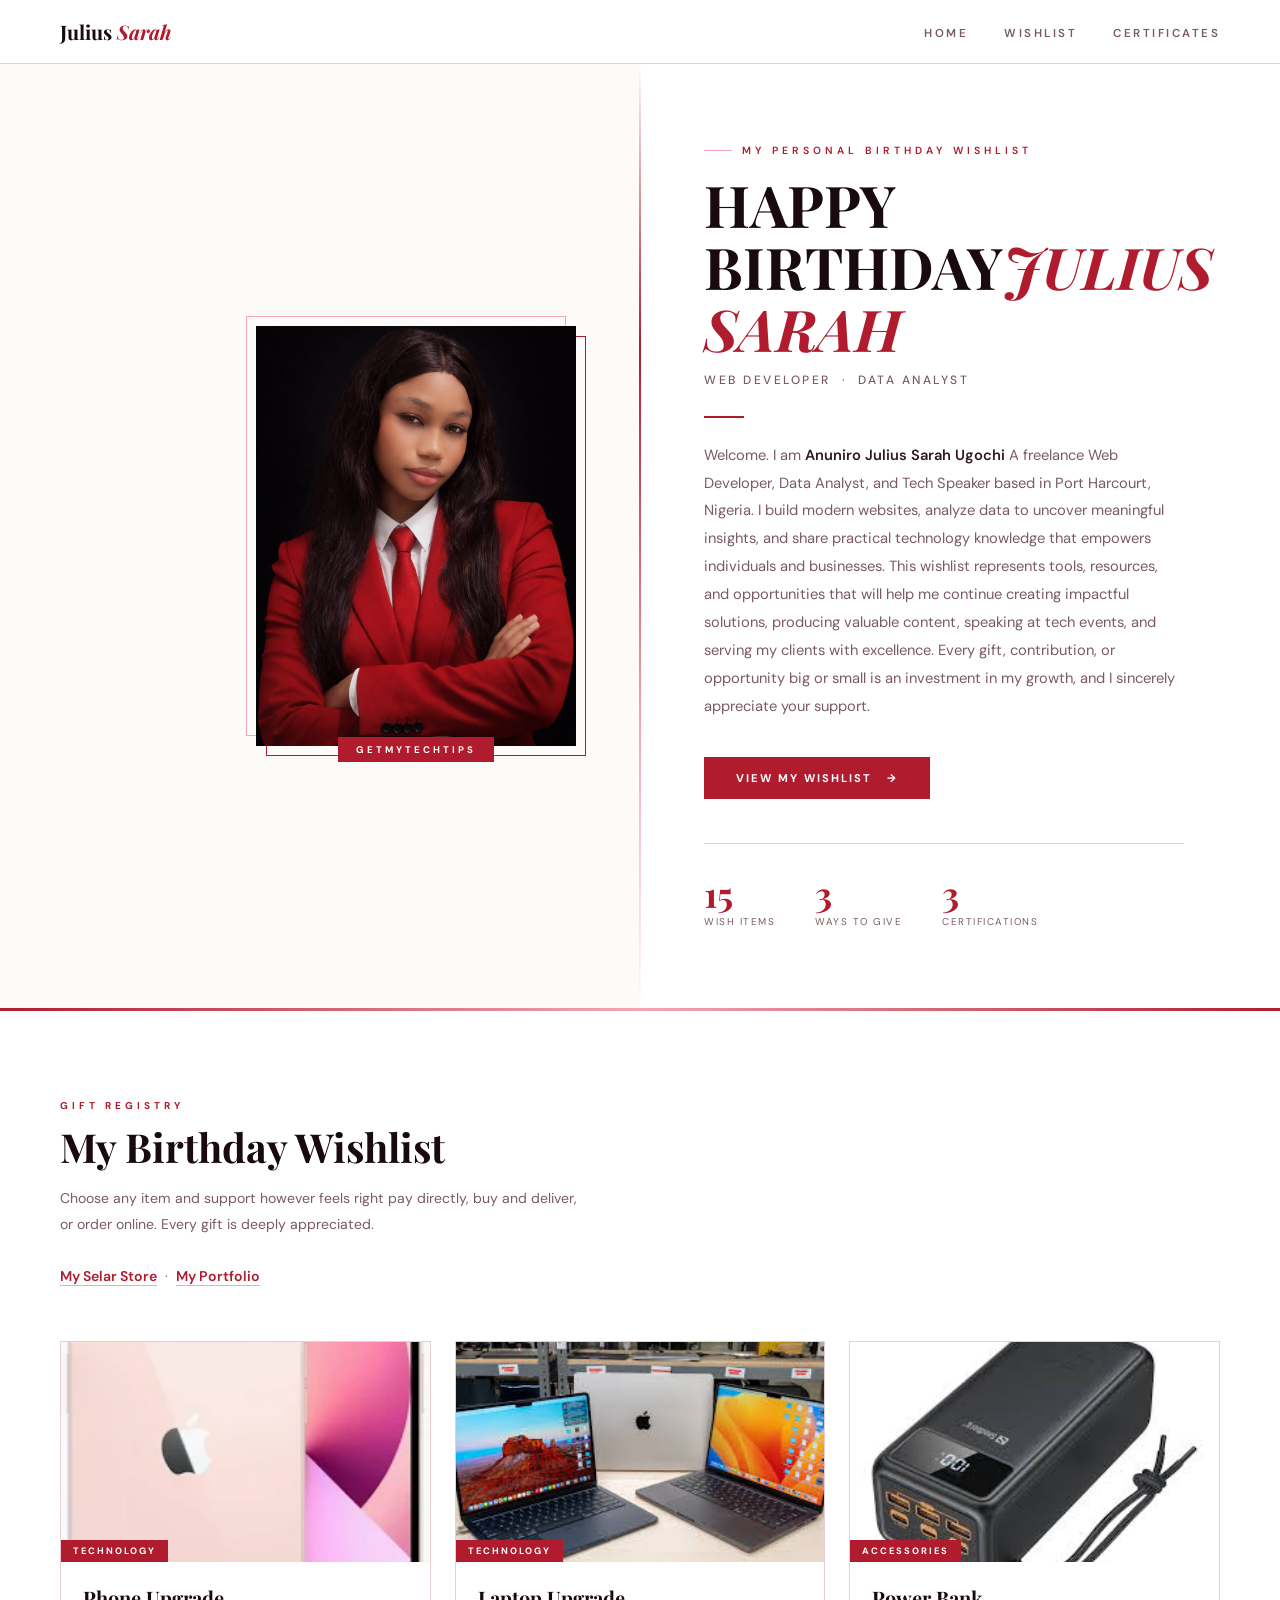
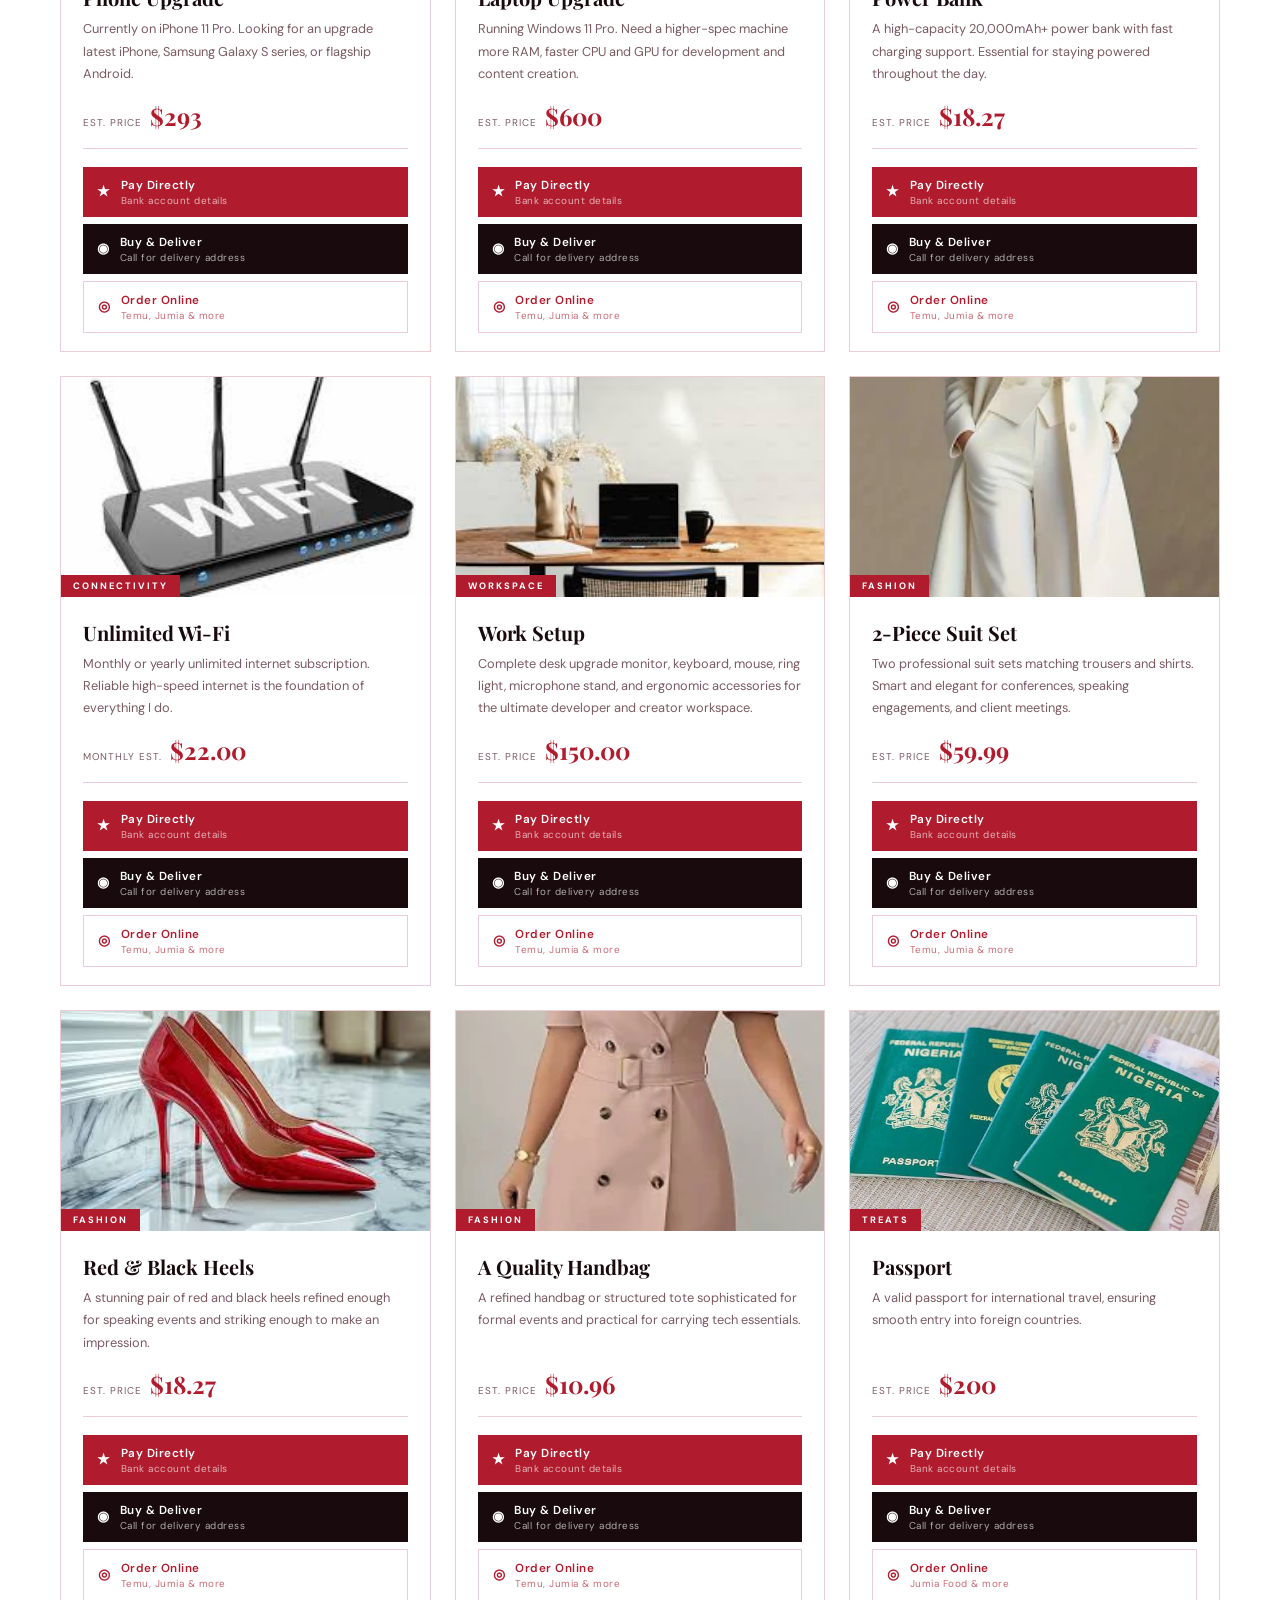
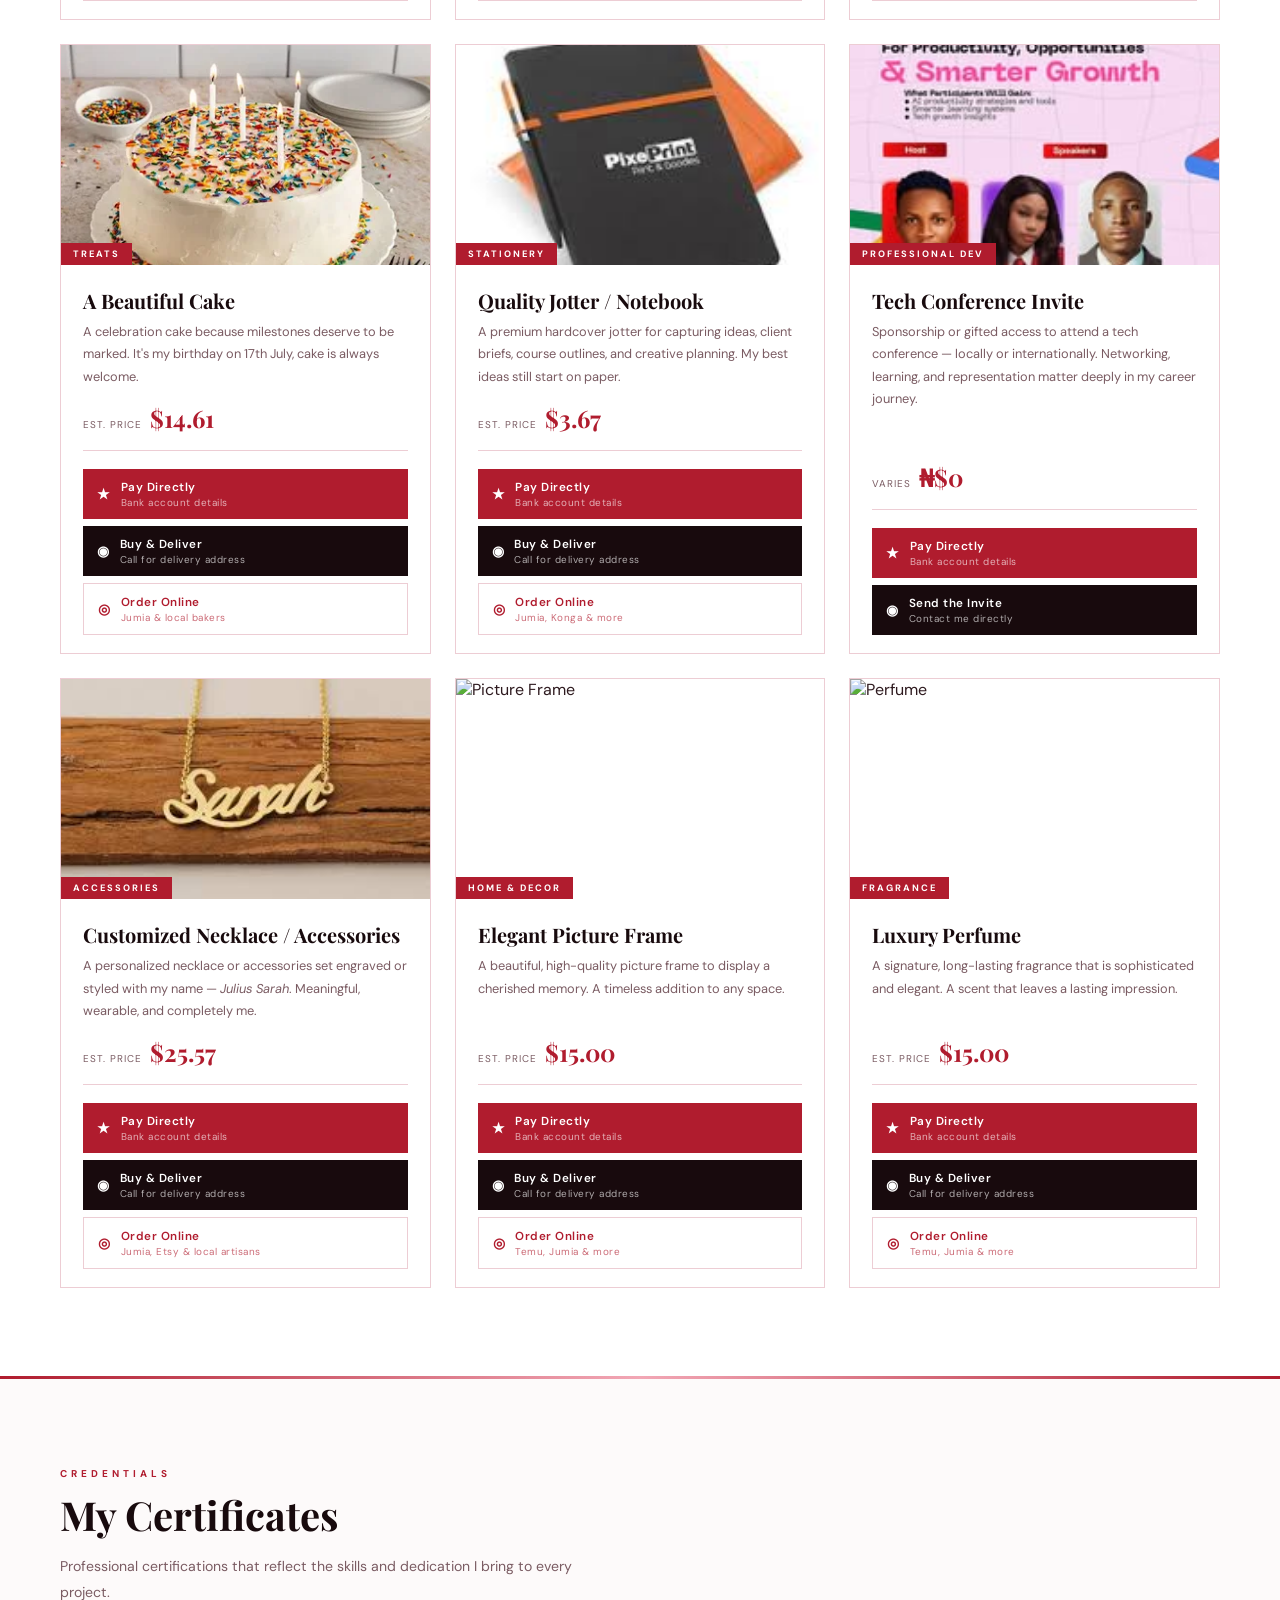
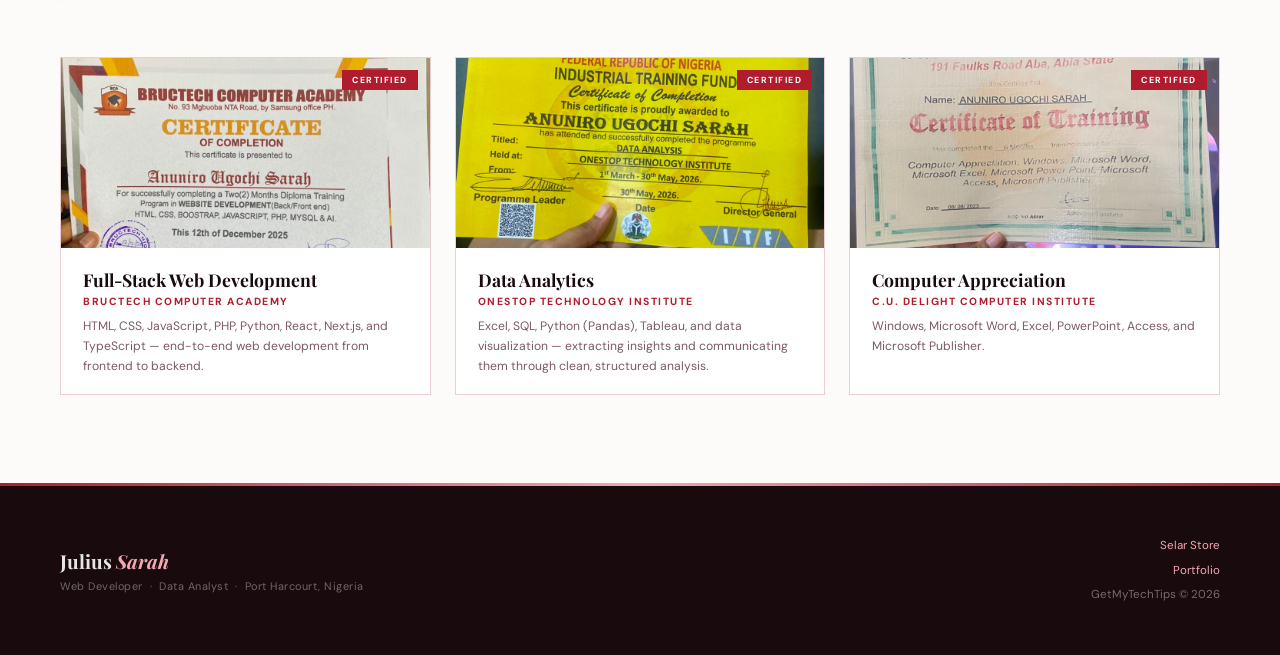
==== commit 063e2e32: "Updated index.html" ====
--- a/index.html
+++ b/index.html
@@ -4,8 +4,10 @@
 <meta charset="UTF-8">
 <meta name="viewport" content="width=device-width, initial-scale=1.0">
 <title>Julius Sarah – Wishlist</title>
+<!-- Fonts and CSS (unchanged, kept the same style) -->
 <link href="https://fonts.googleapis.com/css2?family=Playfair+Display:ital,wght@0,500;0,700;1,500&family=DM+Sans:wght@300;400;500;600&display=swap" rel="stylesheet">
 <style>
+/* --- Your existing CSS styles (all of them) go here. I've kept them exactly as you provided. --- */
 :root {
   --red: #B01C2E;
   --red-dark: #8A1522;
@@ -228,7 +230,7 @@
       <p class="hero-desc">Welcome. I am <strong>Anuniro Julius Sarah Ugochi</strong> A freelance Web Developer, Data Analyst, and Tech Speaker based in Port Harcourt, Nigeria. I build modern websites, analyze data to uncover meaningful insights, and share practical technology knowledge that empowers individuals and businesses. This wishlist represents tools, resources, and opportunities that will help me continue creating impactful solutions, producing valuable content, speaking at tech events, and serving my clients with excellence. Every gift, contribution, or opportunity big or small is an investment in my growth, and I sincerely appreciate your support. </p>
       <a href="#wishlist" class="hero-cta">View My Wishlist &nbsp; &#8594;</a>
       <div class="hero-stats">
-        <div><div class="stat-num">13</div><div class="stat-label">Wish Items</div></div>
+        <div><div class="stat-num">15</div><div class="stat-label">Wish Items</div></div> <!-- Updated count to 15 -->
         <div><div class="stat-num">3</div><div class="stat-label">Ways to Give</div></div>
         <div><div class="stat-num">3</div><div class="stat-label">Certifications</div></div>
       </div>
@@ -255,7 +257,7 @@
       <div class="wish-card">
         <div class="card-topline"></div>
         <div class="img-frame" onclick="triggerUpload('card-0')">
-          <div class="upload-zone" id="zone-card-0"><svg viewBox="0 0 24 24" fill="none" stroke="currentColor" stroke-width="1.5"><rect x="3" y="3" width="18" height="18" rx="2"/><circle cx="8.5" cy="8.5" r="1.5"/><polyline points="21 15 16 10 5 21"/></svg><span>Add Image</span><small>Saved after refresh</small><input type="file" accept="image/*" onchange="saveImg(event,'card-0','zone-card-0','img-card-0')"></div>
+          <div class="upload-zone" id="zone-card-0" style="display:none;"><!-- Hidden by default to show default image --></div>
           <img id="img-card-0" src="images/shopping.webp" alt="" style="width:100%; height:100%; object-fit:cover; display:block;">
           <button class="change-btn" onclick="event.stopPropagation();triggerUpload('card-0')">Change</button>
           <span class="card-category">Technology</span>
@@ -276,7 +278,7 @@
       <div class="wish-card">
         <div class="card-topline"></div>
         <div class="img-frame" onclick="triggerUpload('card-1')">
-          <div class="upload-zone" id="zone-card-1"><svg viewBox="0 0 24 24" fill="none" stroke="currentColor" stroke-width="1.5"><rect x="3" y="3" width="18" height="18" rx="2"/><circle cx="8.5" cy="8.5" r="1.5"/><polyline points="21 15 16 10 5 21"/></svg><span>Add Image</span><small>Saved after refresh</small><input type="file" accept="image/*" onchange="saveImg(event,'card-1','zone-card-1','img-card-1')"></div>
+          <div class="upload-zone" id="zone-card-1" style="display:none;"></div>
           <img id="img-card-1" src="images/download.jpg" alt="" style="width:100%; height:100%; object-fit:cover; display:block;">
           <button class="change-btn" onclick="event.stopPropagation();triggerUpload('card-1')">Change</button>
           <span class="card-category">Technology</span>
@@ -297,7 +299,7 @@
       <div class="wish-card">
         <div class="card-topline"></div>
         <div class="img-frame" onclick="triggerUpload('card-2')">
-          <div class="upload-zone" id="zone-card-2"><svg viewBox="0 0 24 24" fill="none" stroke="currentColor" stroke-width="1.5"><rect x="3" y="3" width="18" height="18" rx="2"/><circle cx="8.5" cy="8.5" r="1.5"/><polyline points="21 15 16 10 5 21"/></svg><span>Add Image</span><small>Saved after refresh</small><input type="file" accept="image/*" onchange="saveImg(event,'card-2','zone-card-2','img-card-2')"></div>
+          <div class="upload-zone" id="zone-card-2" style="display:none;"></div>
           <img id="img-card-2" src="images/download (1).jpg" alt="" style="width:100%; height:100%; object-fit:cover; display:block;">
           <button class="change-btn" onclick="event.stopPropagation();triggerUpload('card-2')">Change</button>
           <span class="card-category">Accessories</span>
@@ -318,7 +320,7 @@
       <div class="wish-card">
         <div class="card-topline"></div>
         <div class="img-frame" onclick="triggerUpload('card-3')">
-          <div class="upload-zone" id="zone-card-3"><svg viewBox="0 0 24 24" fill="none" stroke="currentColor" stroke-width="1.5"><rect x="3" y="3" width="18" height="18" rx="2"/><circle cx="8.5" cy="8.5" r="1.5"/><polyline points="21 15 16 10 5 21"/></svg><span>Add Image</span><small>Saved after refresh</small><input type="file" accept="image/*" onchange="saveImg(event,'card-3','zone-card-3','img-card-3')"></div>
+          <div class="upload-zone" id="zone-card-3" style="display:none;"></div>
           <img id="img-card-3" src="images/download (2).jpg" alt="" style="width:100%; height:100%; object-fit:cover; display:block;">
           <button class="change-btn" onclick="event.stopPropagation();triggerUpload('card-3')">Change</button>
           <span class="card-category">Connectivity</span>
@@ -339,7 +341,7 @@
       <div class="wish-card">
         <div class="card-topline"></div>
         <div class="img-frame" onclick="triggerUpload('card-4')">
-          <div class="upload-zone" id="zone-card-4"><svg viewBox="0 0 24 24" fill="none" stroke="currentColor" stroke-width="1.5"><rect x="3" y="3" width="18" height="18" rx="2"/><circle cx="8.5" cy="8.5" r="1.5"/><polyline points="21 15 16 10 5 21"/></svg><span>Add Image</span><small>Saved after refresh</small><input type="file" accept="image/*" onchange="saveImg(event,'card-4','zone-card-4','img-card-4')"></div>
+          <div class="upload-zone" id="zone-card-4" style="display:none;"></div>
           <img id="img-card-4" src="images/images.jpg" alt="" style="width:100%; height:100%; object-fit:cover; display:block;">
           <button class="change-btn" onclick="event.stopPropagation();triggerUpload('card-4')">Change</button>
           <span class="card-category">Workspace</span>
@@ -360,7 +362,7 @@
       <div class="wish-card">
         <div class="card-topline"></div>
         <div class="img-frame" onclick="triggerUpload('card-5')">
-          <div class="upload-zone" id="zone-card-5"><svg viewBox="0 0 24 24" fill="none" stroke="currentColor" stroke-width="1.5"><rect x="3" y="3" width="18" height="18" rx="2"/><circle cx="8.5" cy="8.5" r="1.5"/><polyline points="21 15 16 10 5 21"/></svg><span>Add Image</span><small>Saved after refresh</small><input type="file" accept="image/*" onchange="saveImg(event,'card-5','zone-card-5','img-card-5')"></div>
+          <div class="upload-zone" id="zone-card-5" style="display:none;"></div>
           <img id="img-card-5" src="images/shopping (1).webp" alt="" style="width:100%; height:100%; object-fit:cover; display:block;">
           <button class="change-btn" onclick="event.stopPropagation();triggerUpload('card-5')">Change</button>
           <span class="card-category">Fashion</span>
@@ -381,7 +383,7 @@
       <div class="wish-card">
         <div class="card-topline"></div>
         <div class="img-frame" onclick="triggerUpload('card-6')">
-          <div class="upload-zone" id="zone-card-6"><svg viewBox="0 0 24 24" fill="none" stroke="currentColor" stroke-width="1.5"><rect x="3" y="3" width="18" height="18" rx="2"/><circle cx="8.5" cy="8.5" r="1.5"/><polyline points="21 15 16 10 5 21"/></svg><span>Add Image</span><small>Saved after refresh</small><input type="file" accept="image/*" onchange="saveImg(event,'card-6','zone-card-6','img-card-6')"></div>
+          <div class="upload-zone" id="zone-card-6" style="display:none;"></div>
           <img id="img-card-6" src="images/download (3).jpg" alt="" style="width:100%; height:100%; object-fit:cover; display:block;">
           <button class="change-btn" onclick="event.stopPropagation();triggerUpload('card-6')">Change</button>
           <span class="card-category">Fashion</span>
@@ -402,7 +404,7 @@
       <div class="wish-card">
         <div class="card-topline"></div>
         <div class="img-frame" onclick="triggerUpload('card-7')">
-          <div class="upload-zone" id="zone-card-7"><svg viewBox="0 0 24 24" fill="none" stroke="currentColor" stroke-width="1.5"><rect x="3" y="3" width="18" height="18" rx="2"/><circle cx="8.5" cy="8.5" r="1.5"/><polyline points="21 15 16 10 5 21"/></svg><span>Add Image</span><small>Saved after refresh</small><input type="file" accept="image/*" onchange="saveImg(event,'card-7','zone-card-7','img-card-7')"></div>
+          <div class="upload-zone" id="zone-card-7" style="display:none;"></div>
           <img id="img-card-7" src="images/shopping (2).webp" alt="" style="width:100%; height:100%; object-fit:cover; display:block;">
           <button class="change-btn" onclick="event.stopPropagation();triggerUpload('card-7')">Change</button>
           <span class="card-category">Fashion</span>
@@ -423,7 +425,7 @@
       <div class="wish-card">
         <div class="card-topline"></div>
         <div class="img-frame" onclick="triggerUpload('card-8')">
-          <div class="upload-zone" id="zone-card-8"><svg viewBox="0 0 24 24" fill="none" stroke="currentColor" stroke-width="1.5"><rect x="3" y="3" width="18" height="18" rx="2"/><circle cx="8.5" cy="8.5" r="1.5"/><polyline points="21 15 16 10 5 21"/></svg><span>Add Image</span><small>Saved after refresh</small><input type="file" accept="image/*" onchange="saveImg(event,'card-8','zone-card-8','img-card-8')"></div>
+          <div class="upload-zone" id="zone-card-8" style="display:none;"></div>
           <img id="img-card-8" src="images/passport.jpg" alt="" style="width:100%; height:100%; object-fit:cover; display:block;">
           <button class="change-btn" onclick="event.stopPropagation();triggerUpload('card-8')">Change</button>
           <span class="card-category">Treats</span>
@@ -444,7 +446,7 @@
       <div class="wish-card">
         <div class="card-topline"></div>
         <div class="img-frame" onclick="triggerUpload('card-9')">
-          <div class="upload-zone" id="zone-card-9"><svg viewBox="0 0 24 24" fill="none" stroke="currentColor" stroke-width="1.5"><rect x="3" y="3" width="18" height="18" rx="2"/><circle cx="8.5" cy="8.5" r="1.5"/><polyline points="21 15 16 10 5 21"/></svg><span>Add Image</span><small>Saved after refresh</small><input type="file" accept="image/*" onchange="saveImg(event,'card-9','zone-card-9','img-card-9')"></div>
+          <div class="upload-zone" id="zone-card-9" style="display:none;"></div>
           <img id="img-card-9" src="images/images.webp" alt="" style="width:100%; height:100%; object-fit:cover; display:block;">
           <button class="change-btn" onclick="event.stopPropagation();triggerUpload('card-9')">Change</button>
           <span class="card-category">Treats</span>
@@ -465,7 +467,7 @@
       <div class="wish-card">
         <div class="card-topline"></div>
         <div class="img-frame" onclick="triggerUpload('card-10')">
-          <div class="upload-zone" id="zone-card-10"><svg viewBox="0 0 24 24" fill="none" stroke="currentColor" stroke-width="1.5"><rect x="3" y="3" width="18" height="18" rx="2"/><circle cx="8.5" cy="8.5" r="1.5"/><polyline points="21 15 16 10 5 21"/></svg><span>Add Image</span><small>Saved after refresh</small><input type="file" accept="image/*" onchange="saveImg(event,'card-10','zone-card-10','img-card-10')"></div>
+          <div class="upload-zone" id="zone-card-10" style="display:none;"></div>
           <img id="img-card-10" src="images/download (4).jpg" alt="" style="width:100%; height:100%; object-fit:cover; display:block;">
           <button class="change-btn" onclick="event.stopPropagation();triggerUpload('card-10')">Change</button>
           <span class="card-category">Stationery</span>
@@ -486,7 +488,7 @@
       <div class="wish-card">
         <div class="card-topline"></div>
         <div class="img-frame" onclick="triggerUpload('card-11')">
-          <div class="upload-zone" id="zone-card-11"><svg viewBox="0 0 24 24" fill="none" stroke="currentColor" stroke-width="1.5"><rect x="3" y="3" width="18" height="18" rx="2"/><circle cx="8.5" cy="8.5" r="1.5"/><polyline points="21 15 16 10 5 21"/></svg><span>Add Image</span><small>Saved after refresh</small><input type="file" accept="image/*" onchange="saveImg(event,'card-11','zone-card-11','img-card-11')"></div>
+          <div class="upload-zone" id="zone-card-11" style="display:none;"></div>
           <img id="img-card-11" src="images/Speech.jpg" alt="" style="width:100%; height:100%; object-fit:cover; display:block;">
           <button class="change-btn" onclick="event.stopPropagation();triggerUpload('card-11')">Change</button>
           <span class="card-category">Professional Dev</span>
@@ -506,7 +508,7 @@
       <div class="wish-card">
         <div class="card-topline"></div>
         <div class="img-frame" onclick="triggerUpload('card-12')">
-          <div class="upload-zone" id="zone-card-12"><svg viewBox="0 0 24 24" fill="none" stroke="currentColor" stroke-width="1.5"><rect x="3" y="3" width="18" height="18" rx="2"/><circle cx="8.5" cy="8.5" r="1.5"/><polyline points="21 15 16 10 5 21"/></svg><span>Add Image</span><small>Saved after refresh</small><input type="file" accept="image/*" onchange="saveImg(event,'card-12','zone-card-12','img-card-12')"></div>
+          <div class="upload-zone" id="zone-card-12" style="display:none;"></div>
           <img id="img-card-12" src="images/download (5).jpg" alt="" style="width:100%; height:100%; object-fit:cover; display:block;">
           <button class="change-btn" onclick="event.stopPropagation();triggerUpload('card-12')">Change</button>
           <span class="card-category">Accessories</span>
@@ -523,12 +525,53 @@
         </div>
       </div>
 
+      <!-- 14. NEW: PICTURE FRAME -->
+      <div class="wish-card">
+        <div class="card-topline"></div>
+        <div class="img-frame" onclick="triggerUpload('card-13')">
+          <div class="upload-zone" id="zone-card-13" style="display:none;"></div>
+          <img id="img-card-13" src="images/frame.jpg" alt="Picture Frame" style="width:100%; height:100%; object-fit:cover; display:block;">
+          <button class="change-btn" onclick="event.stopPropagation();triggerUpload('card-13')">Change</button>
+          <span class="card-category">Home &amp; Decor</span>
+        </div>
+        <div class="card-body">
+          <div class="card-title">Elegant Picture Frame</div>
+          <p class="card-desc">A beautiful, high-quality picture frame to display a cherished memory. A timeless addition to any space.</p>
+          <div class="card-price"><span class="price-label">Est. Price</span><span class="price-amount">$15.00</span></div>
+          <div class="card-actions">
+            <button class="btn-support btn-pay" onclick="openModal('pay','Elegant Picture Frame','$15.00')"><span class="btn-icon">&#9733;</span><div class="btn-label"><span>Pay Directly</span><small>Bank account details</small></div></button>
+            <button class="btn-support btn-deliver" onclick="openModal('deliver','Elegant Picture Frame')"><span class="btn-icon">&#9673;</span><div class="btn-label"><span>Buy &amp; Deliver</span><small>Call for delivery address</small></div></button>
+            <button class="btn-support btn-online" onclick="openModal('online','Elegant Picture Frame')"><span class="btn-icon">&#9678;</span><div class="btn-label"><span>Order Online</span><small>Temu, Jumia &amp; more</small></div></button>
+          </div>
+        </div>
+      </div>
+
+      <!-- 15. NEW: PERFUME -->
+      <div class="wish-card">
+        <div class="card-topline"></div>
+        <div class="img-frame" onclick="triggerUpload('card-14')">
+          <div class="upload-zone" id="zone-card-14" style="display:none;"></div>
+          <img id="img-card-14" src="images/perfumes.jpg" alt="Perfume" style="width:100%; height:100%; object-fit:cover; display:block;">
+          <button class="change-btn" onclick="event.stopPropagation();triggerUpload('card-14')">Change</button>
+          <span class="card-category">Fragrance</span>
+        </div>
+        <div class="card-body">
+          <div class="card-title">Luxury Perfume</div>
+          <p class="card-desc">A signature, long-lasting fragrance that is sophisticated and elegant. A scent that leaves a lasting impression.</p>
+          <div class="card-price"><span class="price-label">Est. Price</span><span class="price-amount">$15.00</span></div>
+          <div class="card-actions">
+            <button class="btn-support btn-pay" onclick="openModal('pay','Luxury Perfume','$15.00')"><span class="btn-icon">&#9733;</span><div class="btn-label"><span>Pay Directly</span><small>Bank account details</small></div></button>
+            <button class="btn-support btn-deliver" onclick="openModal('deliver','Luxury Perfume')"><span class="btn-icon">&#9673;</span><div class="btn-label"><span>Buy &amp; Deliver</span><small>Call for delivery address</small></div></button>
+            <button class="btn-support btn-online" onclick="openModal('online','Luxury Perfume')"><span class="btn-icon">&#9678;</span><div class="btn-label"><span>Order Online</span><small>Temu, Jumia &amp; more</small></div></button>
+          </div>
+        </div>
+      </div>
+
     </div>
   </div>
 </section>
 
 <div class="stripe"></div>
-
 
 <section id="certs" class="section alt">
   <div class="section-inner">
@@ -540,11 +583,7 @@
       <!-- CERT 1 - Full-Stack Web Development -->
       <div class="cert-card">
         <div class="cert-img-frame" onclick="triggerCert('cert-0')">
-          <div class="upload-zone" id="zone-cert-0" style="height:190px;">
-            <svg viewBox="0 0 24 24" fill="none" stroke="currentColor" stroke-width="1.5"><rect x="3" y="3" width="18" height="18" rx="2"/><path d="M12 8v8M8 12h8"/></svg>
-            <span>Upload Certificate</span><small>Saved after refresh</small>
-            <input type="file" id="input-cert-0" accept="image/*" onchange="saveCert(event,'cert-0','zone-cert-0','img-cert-0')">
-          </div>
+          <div class="upload-zone" id="zone-cert-0" style="height:190px; display:none;"></div>
           <img id="img-cert-0" src="images/web cert.jpeg" alt="Full-Stack Web Development Certificate" style="width:100%; height:100%; object-fit:cover; display:block;">
           <button class="change-btn" onclick="event.stopPropagation();triggerCert('cert-0')">Change</button>
         </div>
@@ -559,11 +598,7 @@
       <!-- CERT 2 - Data Analytics -->
       <div class="cert-card">
         <div class="cert-img-frame" onclick="triggerCert('cert-1')">
-          <div class="upload-zone" id="zone-cert-1" style="height:190px;">
-            <svg viewBox="0 0 24 24" fill="none" stroke="currentColor" stroke-width="1.5"><rect x="3" y="3" width="18" height="18" rx="2"/><path d="M12 8v8M8 12h8"/></svg>
-            <span>Upload Certificate</span><small>Saved after refresh</small>
-            <input type="file" id="input-cert-1" accept="image/*" onchange="saveCert(event,'cert-1','zone-cert-1','img-cert-1')">
-          </div>
+          <div class="upload-zone" id="zone-cert-1" style="height:190px; display:none;"></div>
           <img id="img-cert-1" src="images/Data cert.jpeg" alt="Data Analytics Certificate" style="width:100%; height:100%; object-fit:cover; display:block;">
           <button class="change-btn" onclick="event.stopPropagation();triggerCert('cert-1')">Change</button>
         </div>
@@ -578,11 +613,7 @@
       <!-- CERT 3 - Computer Appreciation -->
       <div class="cert-card">
         <div class="cert-img-frame" onclick="triggerCert('cert-2')">
-          <div class="upload-zone" id="zone-cert-2" style="height:190px;">
-            <svg viewBox="0 0 24 24" fill="none" stroke="currentColor" stroke-width="1.5"><rect x="3" y="3" width="18" height="18" rx="2"/><path d="M12 8v8M8 12h8"/></svg>
-            <span>Upload Certificate</span><small>Saved after refresh</small>
-            <input type="file" id="input-cert-2" accept="image/*" onchange="saveCert(event,'cert-2','zone-cert-2','img-cert-2')">
-          </div>
+          <div class="upload-zone" id="zone-cert-2" style="height:190px; display:none;"></div>
           <img id="img-cert-2" src="images/microsoft.jpeg" alt="Computer Appreciation Certificate" style="width:100%; height:100%; object-fit:cover; display:block;">
           <button class="change-btn" onclick="event.stopPropagation();triggerCert('cert-2')">Change</button>
         </div>
@@ -622,7 +653,7 @@
 </div>
 
 <script>
-// ===== YOUR EXACT ACCOUNT DETAILS =====
+// ===== YOUR EXACT ACCOUNT DETAILS (UPDATED SHOE BOX) =====
 const ME = {
   bank1: "Access Bank",
   accountName1: "Anuniro Ugochi Sarah",
@@ -633,52 +664,64 @@
   phone: "09045831170",
   email: "juliussrah237@gmail.com",
   jumia: "https://www.jumia.com.ng",
-  temu: "https://www.temu.com"
+  temu: "https://www.temu.com",
+  // Updated Shoe Box details
+  shoeSize: "39"
 };
 
 /* ── localStorage image persistence ── */
 const STORAGE_PREFIX = 'wishlist_img_';
 
+// Function to save image data to localStorage
 function saveImg(event, key, zoneId, imgId) {
   const file = event.target.files[0];
   if (!file) return;
+
+  // Read file and store as data URL
   const reader = new FileReader();
   reader.onload = function(e) {
     const data = e.target.result;
-    try { localStorage.setItem(STORAGE_PREFIX + key, data); } catch(err) {
+    try {
+      localStorage.setItem(STORAGE_PREFIX + key, data);
+      console.log(`Image saved for ${key}`);
+    } catch(err) {
       console.warn('localStorage full, image not persisted');
     }
+    // Update the UI to show the uploaded image
     showImg(zoneId, imgId, data);
   };
   reader.readAsDataURL(file);
 }
 
+// Function to display an image and hide the upload zone
 function showImg(zoneId, imgId, src) {
   const zone = document.getElementById(zoneId);
   const img = document.getElementById(imgId);
-  if (zone) zone.style.display = 'none';
-  if (img) { 
-    img.src = src; 
-    img.style.display = 'block'; 
+  if (zone) {
+    zone.style.display = 'none';
   }
-}
-
+  if (img) {
+    img.src = src;
+    img.style.display = 'block';
+  }
+}
+
+// Load all saved images from localStorage on page load
 function loadAllSaved() {
-  // Load wishlist card images (13 items: card-0 to card-12)
-  for (let i = 0; i <= 12; i++) {
+  // Load wishlist card images (15 items: card-0 to card-14)
+  for (let i = 0; i <= 14; i++) {
     const key = 'card-' + i;
     const data = localStorage.getItem(STORAGE_PREFIX + key);
     if (data) {
       showImg('zone-' + key, 'img-' + key, data);
     } else {
-      // If no saved image, make sure the default image shows
+      // If no saved image, ensure the default image is shown and the upload zone is hidden
       const img = document.getElementById('img-' + key);
       if (img && img.src && img.src !== '') {
         img.style.display = 'block';
       }
-      // Hide the upload zone if image has src
       const zone = document.getElementById('zone-' + key);
-      if (zone && img && img.src && img.src !== '') {
+      if (zone) {
         zone.style.display = 'none';
       }
     }
@@ -688,13 +731,12 @@
   if (hero) {
     showImg('heroZone', 'heroImg', hero);
   } else {
-    // Show default hero image
     const img = document.getElementById('heroImg');
     if (img && img.src && img.src !== '') {
       img.style.display = 'block';
     }
     const zone = document.getElementById('heroZone');
-    if (zone && img && img.src && img.src !== '') {
+    if (zone) {
       zone.style.display = 'none';
     }
   }
@@ -710,32 +752,72 @@
         img.style.display = 'block';
       }
       const zone = document.getElementById('zone-' + key);
-      if (zone && img && img.src && img.src !== '') {
+      if (zone) {
         zone.style.display = 'none';
       }
     }
   }
 }
 
+// Function to trigger the file input for a wishlist card
 function triggerUpload(key) {
   const zone = document.getElementById('zone-' + key);
   if (zone) {
     const input = zone.querySelector('input[type="file"]');
     if (input) input.click();
+  } else {
+    // Fallback: try to find the input directly
+    const input = document.getElementById('input-' + key);
+    if (input) input.click();
   }
 }
 
+// Function to save certificate images
 function saveCert(event, key, zoneId, imgId) {
   saveImg(event, key, zoneId, imgId);
 }
 
+// Function to trigger the file input for a certificate
 function triggerCert(key) {
   const input = document.getElementById('input-' + key);
   if (input) input.click();
 }
 
-// Load all saved images on page load
-window.addEventListener('DOMContentLoaded', loadAllSaved);
+// ── Security Feature: Restrict image uploads ──
+// This prevents unauthorized users from uploading images from their phone.
+// The file input elements are rendered useless unless the user is the site owner.
+// The upload zones are visually hidden, and the input elements are disabled.
+function restrictImageUploads() {
+  // Disable all file inputs on the page
+  const fileInputs = document.querySelectorAll('input[type="file"]');
+  fileInputs.forEach(input => {
+    input.disabled = true; // This prevents the file picker from opening
+    input.style.display = 'none'; // Hide the input completely
+  });
+
+  // Hide all upload zones
+  const uploadZones = document.querySelectorAll('.upload-zone');
+  uploadZones.forEach(zone => {
+    zone.style.display = 'none';
+  });
+
+  // Show all images (they are already shown by default)
+  // Remove the 'change' buttons as they are no longer needed
+  const changeButtons = document.querySelectorAll('.change-btn');
+  changeButtons.forEach(btn => {
+    btn.style.display = 'none';
+  });
+
+  // Also remove click event listeners from image frames
+  // We'll just rely on the display none for the upload zones.
+  console.log('Image upload restrictions applied.');
+}
+
+// Load all saved images and apply restrictions on page load
+window.addEventListener('DOMContentLoaded', function() {
+  loadAllSaved();
+  restrictImageUploads();
+});
 
 /* ── MODAL ── */
 function openModal(type, item, price = '') {
@@ -768,11 +850,13 @@
       <div class="modal-row"><span class="modal-lbl">Item</span><span class="modal-val">${item}</span></div>
       <div class="modal-row"><span class="modal-lbl">Phone / WhatsApp</span><span class="modal-val hl">${ME.phone}</span></div>
       <div class="modal-row"><span class="modal-lbl">Email</span><span class="modal-val">${ME.email}</span></div>
+      <div class="modal-row"><span class="modal-lbl">Shoe Size</span><span class="modal-val hl">${ME.shoeSize}</span></div>
       <div class="modal-note"><strong>Please call or WhatsApp me</strong> on the number above to get my delivery address in Port Harcourt, Nigeria. I will confirm the exact specifications when you reach out. Thank you.</div>`;
   } else {
     html = `
       <div class="modal-row"><span class="modal-lbl">Item</span><span class="modal-val">${item}</span></div>
       <div class="modal-row"><span class="modal-lbl">Phone / WhatsApp</span><span class="modal-val hl">${ME.phone}</span></div>
+      <div class="modal-row"><span class="modal-lbl">Shoe Size</span><span class="modal-val hl">${ME.shoeSize}</span></div>
       <div class="modal-row"><span class="modal-lbl">Shop on Temu</span><span class="modal-val"><a href="${ME.temu}" target="_blank" style="color:var(--red);font-weight:600;">Open Temu</a></span></div>
       <div class="modal-row"><span class="modal-lbl">Shop on Jumia</span><span class="modal-val"><a href="${ME.jumia}" target="_blank" style="color:var(--red);font-weight:600;">Open Jumia</a></span></div>
       <div class="modal-note"><strong>Not sure which product to choose?</strong> Send me a WhatsApp on <strong>${ME.phone}</strong> and I will send you the exact product link and specifications.</div>`;
